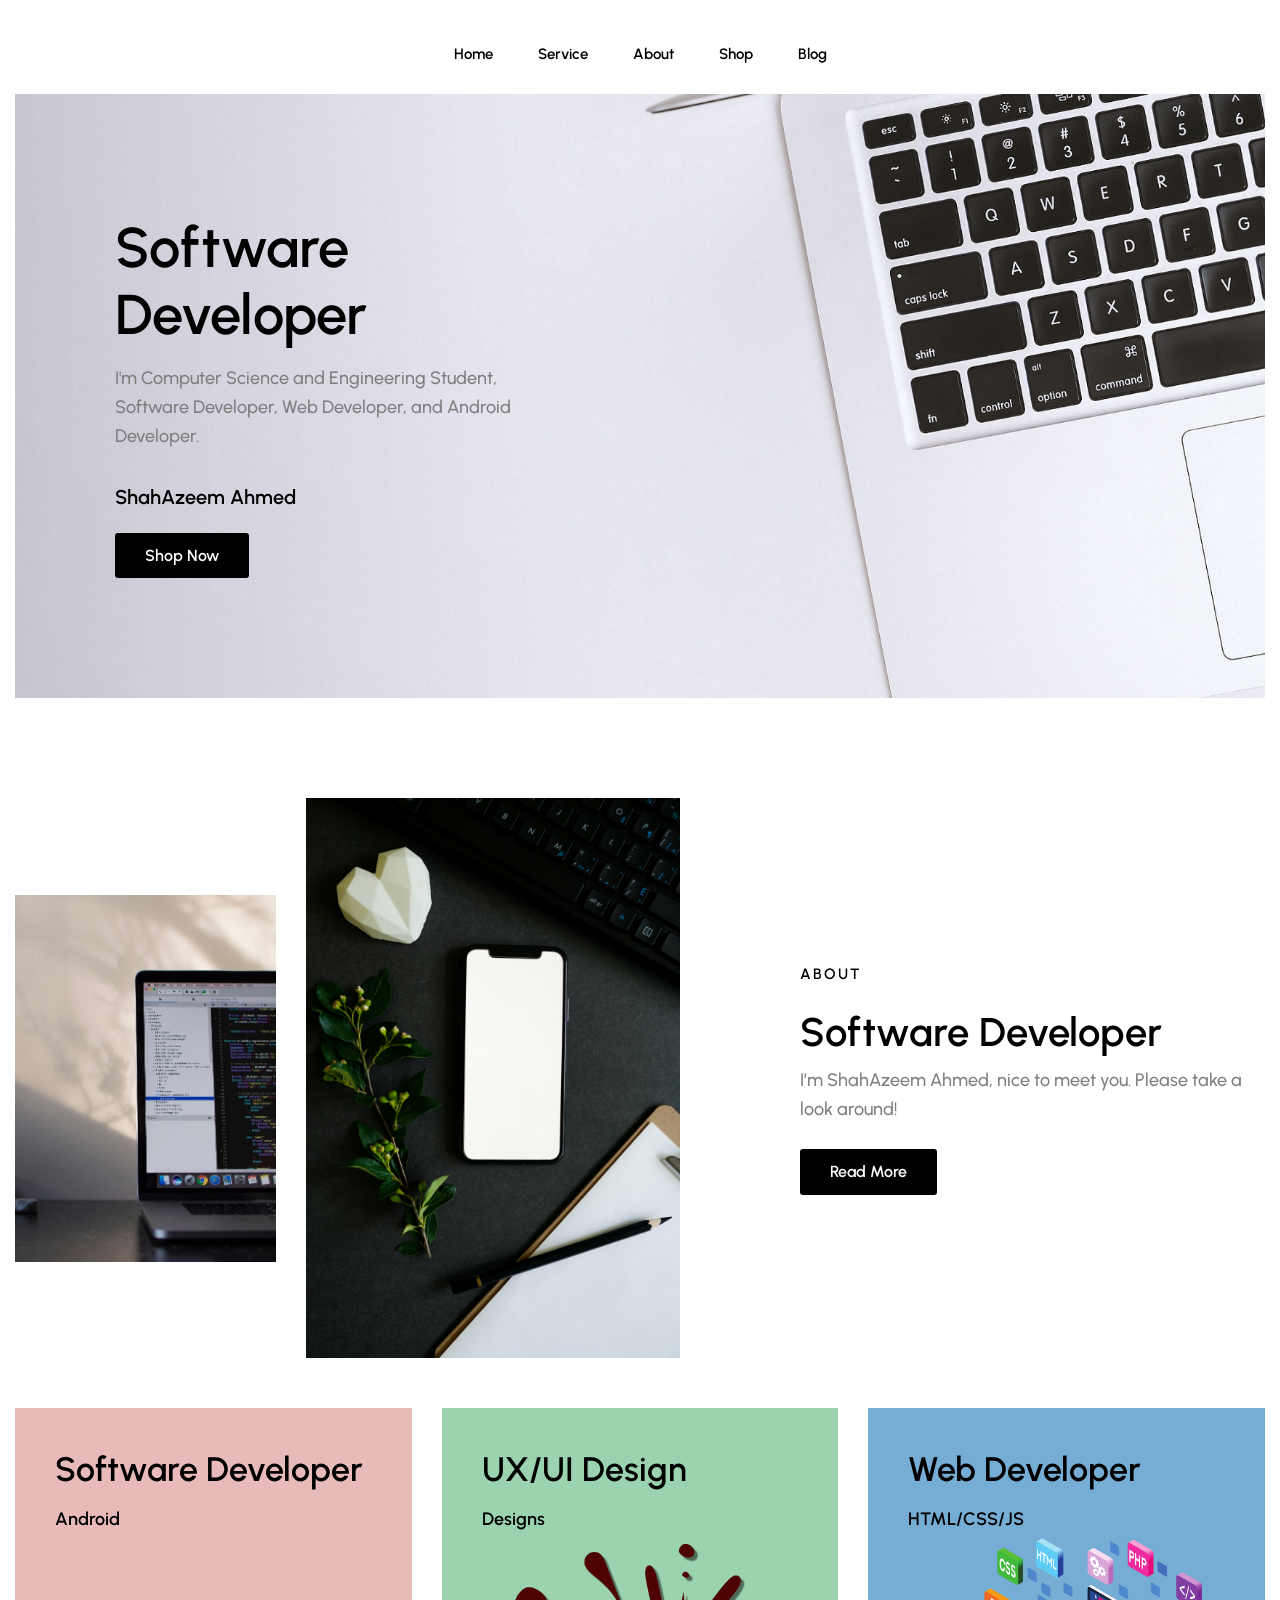
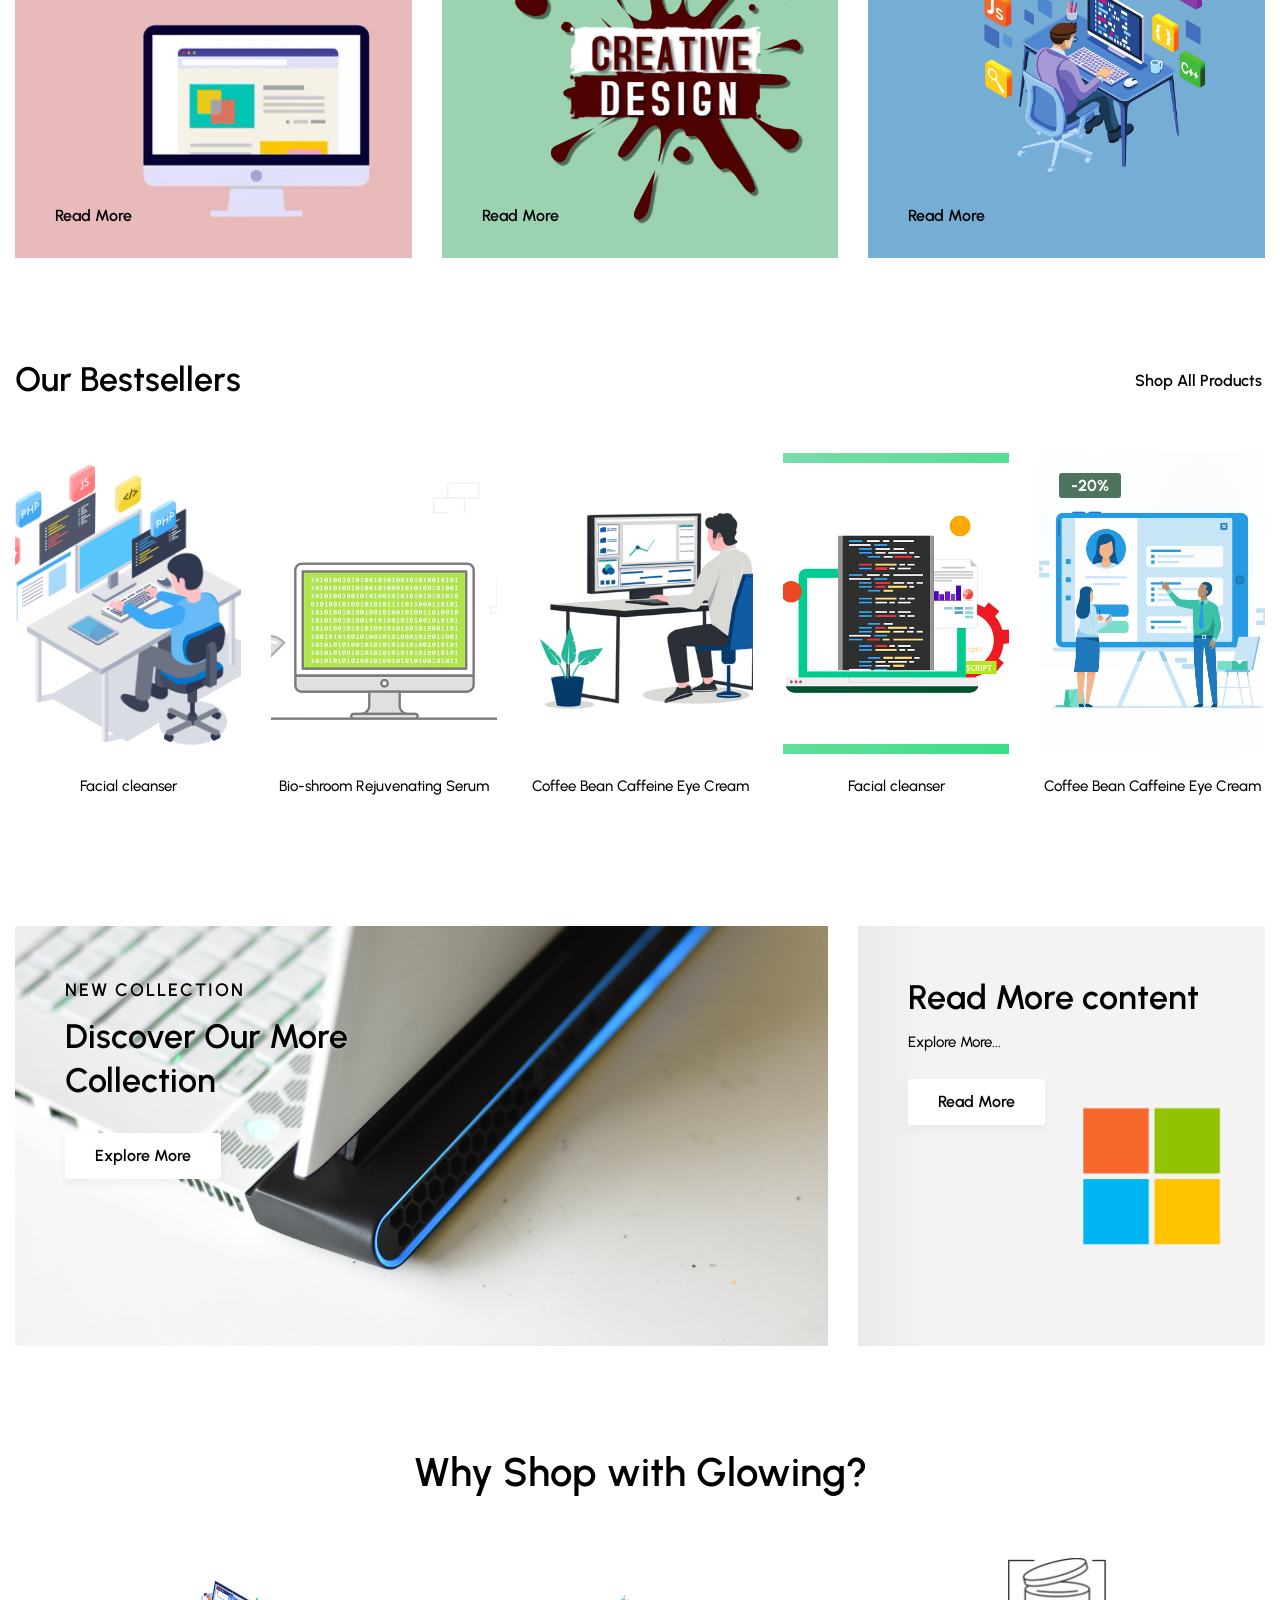
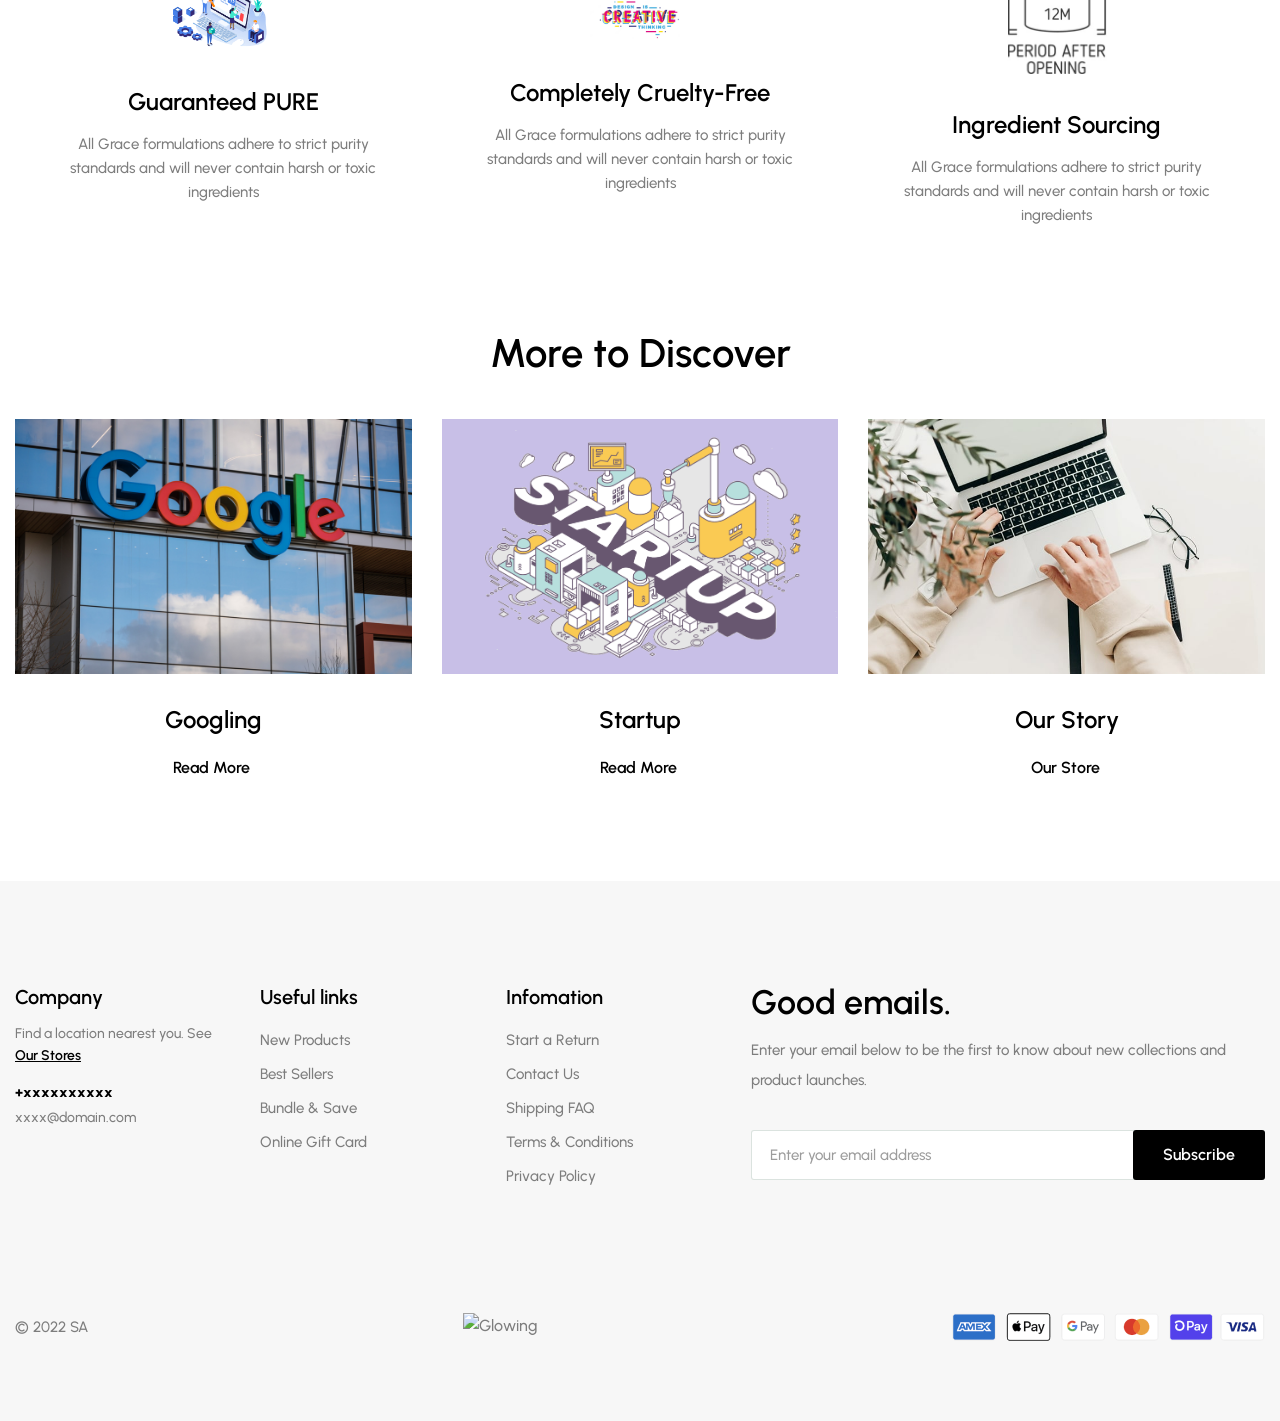
==== index.html @ e266b0b3 "a" ====
<!DOCTYPE html>
<html lang="en">

<head>
    <meta charset="UTF-8">
    <meta http-equiv="X-UA-Compatible" content="IE=edge">
    <meta name="viewport" content="width=device-width, initial-scale=1.0">
    <title>Engineering</title>

    <!-- 
    - favicon
  -->
    <link rel="shortcut icon" href="assets\images\46207-programmer-1.gif" type="image/svg+xml">

    <!-- 
    - custom css link
  -->
    <link rel="stylesheet" href="./assets/css/style.css">

    <!-- 
    - google font link
  -->
    <link rel="preconnect" href="https://fonts.googleapis.com">
    <link rel="preconnect" href="https://fonts.gstatic.com" crossorigin>
    <link href="https://fonts.googleapis.com/css2?family=Urbanist:wght@400;500;600;700;800&display=swap" rel="stylesheet">

    <!-- 
    - preload images
  -->
    <link rel="preload" as="image" href="./assets/images/logo.png">
    <link rel="preload" as="image" href="./assets/images/hero-banner-1.jpg">
    <link rel="preload" as="image" href="./assets/images/hero-banner-2.jpg">
    <link rel="preload" as="image" href="./assets/images/hero-banner-3.jpg">

</head>

<body id="top">

    <!-- 
    - #HEADER
  -->

    <header class="header">


        <div class="header-top" data-header>
            <div class="container">

                <button class="nav-open-btn" aria-label="open menu" data-nav-toggler>
          <span class="line line-1"></span>
          <span class="line line-2"></span>
          <span class="line line-3"></span>
        </button>

                <!--  <div class="input-wrapper">
                    <input type="search" name="search" placeholder="Search product" class="search-field">

                    <button class="search-submit" aria-label="search">
            <ion-icon name="search-outline" aria-hidden="true"></ion-icon>
          </button>
                </div>

                <a href="#" class="logo">
                    <img src="./assets/images/logo.png" width="179" height="26" alt="Glowing">
                </a>

-->
            </div>

            <nav class="navbar">
                <ul class="navbar-list">

                    <li>
                        <a href="#home" class="navbar-link has-after">Home</a>
                    </li>

                    <li>
                        <a href="#collection" class="navbar-link has-after">Service</a>
                    </li>

                    <li>
                        <a href="#offer" class="navbar-link has-after">About</a>

                    </li>

                    <li>
                        <a href="#shop" class="navbar-link has-after">Shop</a>
                    </li>

                    <li>
                        <a href="#blog" class="navbar-link has-after">Blog</a>
                    </li>

                </ul>
            </nav>

        </div>
        </div>

    </header>





    <!-- 
    - #MOBILE NAVBAR
  -->

    <div class="sidebar">
        <div class="mobile-navbar" data-navbar>

            <div class="wrapper">
                <a href="#" class="logo">
                    <img src="./assets/images/logo.png" width="179" height="26" alt="Glowing">
                </a>

                <button class="nav-close-btn" aria-label="close menu" data-nav-toggler>
          <ion-icon name="close-outline" aria-hidden="true"></ion-icon>
        </button>
            </div>

            <ul class="navbar-list">

                <li>
                    <a href="#home" class="navbar-link" data-nav-link>Home</a>
                </li>

                <li>
                    <a href="#collection" class="navbar-link" data-nav-link>Collection</a>
                </li>

                <li>
                    <a href="#shop" class="navbar-link" data-nav-link>Shop</a>
                </li>

                <li>
                    <a href="#offer" class="navbar-link" data-nav-link>Offer</a>
                </li>

                <li>
                    <a href="#blog" class="navbar-link" data-nav-link>Blog</a>
                </li>

            </ul>

        </div>

        <div class="overlay" data-nav-toggler data-overlay></div>
    </div>





    <main>
        <article>

            <!-- 
        - #HERO
      -->

            <section class="section hero" id="home" aria-label="hero" data-section>
                <div class="container">

                    <ul class="has-scrollbar">

                        <li class="scrollbar-item">
                            <div class="hero-card has-bg-image" style="background-image: url('./assets/images/hero-banner-1.jpg')">

                                <div class="card-content">

                                    <h1 class="h1 hero-title">
                                        Software <br> Developer
                                    </h1>

                                    <p class="hero-text">
                                        I'm Computer Science and Engineering Student, Software Developer, Web Developer, and Android Developer.
                                    </p>

                                    <p class="price">ShahAzeem Ahmed </p>

                                    <a href="#" class="btn btn-primary">Shop Now</a>

                                </div>

                            </div>
                        </li>

                        <li class="scrollbar-item">
                            <div class="hero-card has-bg-image" style="background-image: url('./assets/images/hero-banner-2.jpg')">

                                <div class="card-content">

                                    <h1 class="h1 hero-title">
                                        Web<br> Developer
                                    </h1>

                                    <p class="hero-text">
                                        I'm Computer Science and Engineering Student, Software Developer, Android || Web || Developer || UX/UI Designer.
                                    </p>

                                    <p class="price">ShahAzeem Ahmed</p>

                                    <a href="#" class="btn btn-primary">Shop Now</a>

                                </div>

                            </div>
                        </li>

                        <li class="scrollbar-item">
                            <div class="hero-card has-bg-image" style="background-image: url('./assets/images/hero-banner-3.jpg')">

                                <div class="card-content">

                                    <h1 class="h1 hero-title">
                                        UX/UI <br> Designer
                                    </h1>
                                    <br>
                                    <p class="price">
                                        I'm Developer, Web Developer || UX/UI Designer. || <br> Some templates design by me, explore...
                                    </p>

                                    <p class="price">ShahAzeem Ahmed</p>

                                    <a href="#" class="btn btn-primary">Shop Now</a>

                                </div>

                            </div>
                        </li>

                    </ul>

                </div>
            </section>




            <!-- 
        - #OFFER
      -->

            <section class="section offer" id="offer" aria-label="offer" data-section>
                <div class="container">

                    <figure class="offer-banner">
                        <img src="./assets/images/portfolio-21.jpg" width="305" height="408" loading="lazy" alt="offer products" class="w-100">

                        <img src="./assets/images/device my.jpg" width="450" height="625" loading="lazy" alt="offer products" class="w-100">
                    </figure>

                    <div class="offer-content">

                        <p class="offer-subtitle">
                            <span class="span">About</span>

                            <span class="badge" aria-label="20% off"></span>
                        </p>

                        <h2 class="h2-large section-title">Software Developer</h2>

                        <p class="section-text">
                            I’m ShahAzeem Ahmed, nice to meet you. Please take a look around!
                            <!--<div class="countdown">

                                <span class="time" aria-label="days">15</span>
                                <span class="time" aria-label="hours">21</span>
                                <span class="time" aria-label="minutes">46</span>
                                <span class="time" aria-label="seconds">08</span>

                            </div> -->
                        </p>
                        <br>
                        <a href="#" class="btn btn-primary">Read More</a>

                    </div>

                </div>
            </section>



            <!-- 
        - #COLLECTION
      -->

            <section class="section collection" id="collection" aria-label="collection" data-section>
                <div class="container">

                    <ul class="collection-list">

                        <li>
                            <div class="collection-card has-before hover:shine">

                                <h2 class="h2 card-title">Software Developer</h2>

                                <p class="card-text">Android</p>

                                <a href="#" class="btn-link">
                                    <span class="span">Read More</span>

                                    <ion-icon name="arrow-forward" aria-hidden="true"></ion-icon>
                                </a>

                                <div class="has-bg-image" style="background-image: url('assets/images/coder.gif')"></div>

                            </div>
                        </li>

                        <li>
                            <div class="collection-card has-before hover:shine">

                                <h2 class="h2 card-title">UX/UI Design</h2>

                                <p class="card-text">Designs</p>

                                <a href="#" class="btn-link">
                                    <span class="span">Read More</span>

                                    <ion-icon name="arrow-forward" aria-hidden="true"></ion-icon>
                                </a>

                                <div class="has-bg-image" style="background-image: url('./assets/images/collection-2.jpg')"></div>

                            </div>
                        </li>

                        <li>
                            <div class="collection-card has-before hover:shine">

                                <h2 class="h2 card-title">Web Developer</h2>

                                <p class="card-text">HTML/CSS/JS</p>

                                <a href="#" class="btn-link">
                                    <span class="span">Read More</span>

                                    <ion-icon name="arrow-forward" aria-hidden="true"></ion-icon>
                                </a>

                                <div class="has-bg-image" style="background-image: url('./assets/images/collection-3.png')"></div>

                            </div>
                        </li>

                    </ul>

                </div>
            </section>





            <!-- 
        - #SHOP
      -->

            <section class="section shop" id="shop" aria-label="shop" data-section>
                <div class="container">

                    <div class="title-wrapper">
                        <h2 class="h2 section-title">Our Bestsellers</h2>

                        <a href="#" class="btn-link">
                            <span class="span">Shop All Products</span>

                            <ion-icon name="arrow-forward" aria-hidden="true"></ion-icon>
                        </a>
                    </div>

                    <ul class="has-scrollbar">

                        <li class="scrollbar-item">
                            <div class="shop-card">

                                <div class="card-banner img-holder" style="--width: 540; --height: 720;">
                                    <img src="./assets/images/product1.gif" width="540" height="720" loading="lazy" alt="Facial cleanser" class="img-cover">

                                    <!--   <span class="badge" aria-label="20% off">-20%</span> -->

                                    <div class="card-actions">

                                        <!--       <button class="action-btn" aria-label="add to cart">
                      <ion-icon name="bag-handle-outline" aria-hidden="true"></ion-icon>
                    </button>

                                        <button class="action-btn" aria-label="add to whishlist">
                      <ion-icon name="star-outline" aria-hidden="true"></ion-icon>
                    </button>

                                        <button class="action-btn" aria-label="compare">
                      <ion-icon name="repeat-outline" aria-hidden="true"></ion-icon>
                    </button> --->

                                    </div>
                                </div>

                                <div class="card-content">

                                    <!---  <div class="price">
                                        <del class="del">$39.00</del>

                                        <span class="span">$29.00</span>
                                    </div> --->

                                    <h3>
                                        <a href="#" class="card-title">Facial cleanser</a>
                                    </h3>

                                    <div class="card-rating">

                                        <!--<div class="rating-wrapper" aria-label="5 start rating">
                                            <ion-icon name="star" aria-hidden="true"></ion-icon>
                                            <ion-icon name="star" aria-hidden="true"></ion-icon>
                                            <ion-icon name="star" aria-hidden="true"></ion-icon>
                                            <ion-icon name="star" aria-hidden="true"></ion-icon>
                                            <ion-icon name="star" aria-hidden="true"></ion-icon>
                                        </div><-->

                                        <!-- <p class="rating-text">5170 reviews</p>--->

                                    </div>

                                </div>

                            </div>
                        </li>

                        <li class="scrollbar-item">
                            <div class="shop-card">

                                <div class="card-banner img-holder" style="--width: 540; --height: 720;">
                                    <img src="./assets/images/product2.gif" width="540" height="720" loading="lazy" alt="Bio-shroom Rejuvenating Serum" class="img-cover">

                                    <div class="card-actions">

                                        <!--            <button class="action-btn" aria-label="add to cart">
                      <ion-icon name="bag-handle-outline" aria-hidden="true"></ion-icon>
                    </button>

                                        <button class="action-btn" aria-label="add to whishlist">
                      <ion-icon name="star-outline" aria-hidden="true"></ion-icon>
                    </button>

                                        <button class="action-btn" aria-label="compare">
                      <ion-icon name="repeat-outline" aria-hidden="true"></ion-icon>
                    </button> -->

                                    </div>
                                </div>

                                <div class="card-content">

                                    <!---  <div class="price">
                                        <span class="span">$29.00</span>
                                    </div> --->

                                    <h3>
                                        <a href="#" class="card-title">Bio-shroom Rejuvenating Serum</a>
                                    </h3>

                                    <div class="card-rating">



                                        <!---  <p class="rating-text">5170 reviews</p> -->

                                    </div>

                                </div>

                            </div>
                        </li>

                        <li class="scrollbar-item">
                            <div class="shop-card">

                                <div class="card-banner img-holder" style="--width: 540; --height: 720;">
                                    <img src="./assets/images/product3.gif" width="540" height="720" loading="lazy" alt="Coffee Bean Caffeine Eye Cream" class="img-cover">

                                    <div class="card-actions">

                                        <!--              <button class="action-btn" aria-label="add to cart">
                      <ion-icon name="bag-handle-outline" aria-hidden="true"></ion-icon>
                    </button>

                                        <button class="action-btn" aria-label="add to whishlist">
                      <ion-icon name="star-outline" aria-hidden="true"></ion-icon>
                    </button>

                                        <button class="action-btn" aria-label="compare">
                      <ion-icon name="repeat-outline" aria-hidden="true"></ion-icon>
                    </button> -->

                                    </div>
                                </div>

                                <div class="card-content">

                                    <!---   <div class="price">
                                        <span class="span">$29.00</span>
                                    </div>-->

                                    <h3>
                                        <a href="#" class="card-title">Coffee Bean Caffeine Eye Cream</a>
                                    </h3>

                                    <div class="card-rating">



                                        <!-- <p class="rating-text">5170 reviews</p>-->

                                    </div>

                                </div>

                            </div>
                        </li>

                        <li class="scrollbar-item">
                            <div class="shop-card">

                                <div class="card-banner img-holder" style="--width: 540; --height: 720;">
                                    <img src="./assets/images/product4.gif" width="540" height="720" loading="lazy" alt="Facial cleanser" class="img-cover">

                                    <div class="card-actions">

                                        <!--                <button class="action-btn" aria-label="add to cart">
                      <ion-icon name="bag-handle-outline" aria-hidden="true"></ion-icon>
                    </button>

                                        <button class="action-btn" aria-label="add to whishlist">
                      <ion-icon name="star-outline" aria-hidden="true"></ion-icon>
                    </button>

                                        <button class="action-btn" aria-label="compare">
                      <ion-icon name="repeat-outline" aria-hidden="true"></ion-icon>
                    </button>-->

                                    </div>
                                </div>

                                <div class="card-content">

                                    <!---     <div class="price">
                                        <span class="span">$29.00</span>
                                    </div>-->

                                    <h3>
                                        <a href="#" class="card-title">Facial cleanser</a>
                                    </h3>

                                    <div class="card-rating">



                                        <!--  <p class="rating-text">5170 reviews</p>-->

                                    </div>

                                </div>

                            </div>
                        </li>

                        <li class="scrollbar-item">
                            <div class="shop-card">

                                <div class="card-banner img-holder" style="--width: 540; --height: 720;">
                                    <img src="./assets/images/product5.gif" width="540" height="720" loading="lazy" alt="Coffee Bean Caffeine Eye Cream" class="img-cover">

                                    <span class="badge" aria-label="20% off">-20%</span>

                                    <div class="card-actions">

                                        <!--                   <button class="action-btn" aria-label="add to cart">
                      <ion-icon name="bag-handle-outline" aria-hidden="true"></ion-icon>
                    </button>

                                        <button class="action-btn" aria-label="add to whishlist">
                      <ion-icon name="star-outline" aria-hidden="true"></ion-icon>
                    </button>

                                        <button class="action-btn" aria-label="compare">
                      <ion-icon name="repeat-outline" aria-hidden="true"></ion-icon>
                    </button>-->

                                    </div>
                                </div>

                                <div class="card-content">

                                    <!--  <div class="price">
                                        <del class="del">$39.00</del>

                                        <span class="span">$29.00</span>
                                    </div>-->

                                    <h3>
                                        <a href="#" class="card-title">Coffee Bean Caffeine Eye Cream</a>
                                    </h3>

                                    <div class="card-rating">



                                        <!--    <p class="rating-text">5170 reviews</p>-->

                                    </div>

                                </div>

                            </div>
                        </li>

                        <li class="scrollbar-item">
                            <div class="shop-card">

                                <div class="card-banner img-holder" style="--width: 540; --height: 720;">
                                    <img src="./assets/images/product6.gif" width="540" height="720" loading="lazy" alt="Facial cleanser" class="img-cover">

                                    <div class="card-actions">

                                        <!--                 <button class="action-btn" aria-label="add to cart">
                      <ion-icon name="bag-handle-outline" aria-hidden="true"></ion-icon>
                    </button>

                                        <button class="action-btn" aria-label="add to whishlist">
                      <ion-icon name="star-outline" aria-hidden="true"></ion-icon>
                    </button>

                                        <button class="action-btn" aria-label="compare">
                      <ion-icon name="repeat-outline" aria-hidden="true"></ion-icon>
                    </button>-->

                                    </div>
                                </div>

                                <div class="card-content">

                                    <!--   <div class="price">
                                        <span class="span">$29.00</span>
                                    </div>-->

                                    <h3>
                                        <a href="#" class="card-title">Facial cleanser</a>
                                    </h3>

                                    <div class="card-rating">



                                        <!--      <p class="rating-text">5170 reviews</p>-->

                                    </div>

                                </div>

                            </div>
                        </li>

                    </ul>

                </div>
            </section>
            <!---
            <section class="section shop" id="shop" aria-label="shop" data-section>
                <div class="container">

                    <div class="title-wrapper">
                        <h2 class="h2 section-title">Under $25</h2>

                        <a href="#" class="btn-link">
                            <span class="span">Shop All Products</span>

                            <ion-icon name="arrow-forward" aria-hidden="true"></ion-icon>
                        </a>
                    </div>

                    <ul class="has-scrollbar">

                        <li class="scrollbar-item">
                            <div class="shop-card">

                                <div class="card-banner img-holder" style="--width: 540; --height: 720;">
                                    <img src="./assets/images/product7.gif" width="540" height="720" loading="lazy" alt="Facial cleanser" class="img-cover">

                                    <span class="badge" aria-label="20% off">-20%</span>

                                    <div class="card-actions">

                                        <button class="action-btn" aria-label="add to cart">
                      <ion-icon name="bag-handle-outline" aria-hidden="true"></ion-icon>
                    </button>

                                        <button class="action-btn" aria-label="add to whishlist">
                      <ion-icon name="star-outline" aria-hidden="true"></ion-icon>
                    </button>

                                        <button class="action-btn" aria-label="compare">
                      <ion-icon name="repeat-outline" aria-hidden="true"></ion-icon>
                    </button>

                                    </div>
                                </div>

                                <div class="card-content">

                                    <div class="price">
                                        <del class="del">$39.00</del>

                                        <span class="span">$29.00</span>
                                    </div>

                                    <h3>
                                        <a href="#" class="card-title">Facial cleanser</a>
                                    </h3>

                                    <div class="card-rating">

                                        <div class="rating-wrapper" aria-label="5 start rating">
                                            <ion-icon name="star" aria-hidden="true"></ion-icon>
                                            <ion-icon name="star" aria-hidden="true"></ion-icon>
                                            <ion-icon name="star" aria-hidden="true"></ion-icon>
                                            <ion-icon name="star" aria-hidden="true"></ion-icon>
                                            <ion-icon name="star" aria-hidden="true"></ion-icon>
                                        </div>

                                        <p class="rating-text">5170 reviews</p>

                                    </div>

                                </div>

                            </div>
                        </li>

                        <li class="scrollbar-item">
                            <div class="shop-card">

                                <div class="card-banner img-holder" style="--width: 540; --height: 720;">
                                    <img src="./assets/images/product8.gif" width="540" height="720" loading="lazy" alt="Bio-shroom Rejuvenating Serum" class="img-cover">

                                    <div class="card-actions">

                                        <button class="action-btn" aria-label="add to cart">
                      <ion-icon name="bag-handle-outline" aria-hidden="true"></ion-icon>
                    </button>

                                        <button class="action-btn" aria-label="add to whishlist">
                      <ion-icon name="star-outline" aria-hidden="true"></ion-icon>
                    </button>

                                        <button class="action-btn" aria-label="compare">
                      <ion-icon name="repeat-outline" aria-hidden="true"></ion-icon>
                    </button>

                                    </div>
                                </div>

                                <div class="card-content">

                                    <div class="price">
                                        <span class="span">$29.00</span>
                                    </div>

                                    <h3>
                                        <a href="#" class="card-title">Bio-shroom Rejuvenating Serum</a>
                                    </h3>

                                    <div class="card-rating">

                                        <div class="rating-wrapper" aria-label="5 start rating">
                                            <ion-icon name="star" aria-hidden="true"></ion-icon>
                                            <ion-icon name="star" aria-hidden="true"></ion-icon>
                                            <ion-icon name="star" aria-hidden="true"></ion-icon>
                                            <ion-icon name="star" aria-hidden="true"></ion-icon>
                                            <ion-icon name="star" aria-hidden="true"></ion-icon>
                                        </div>

                                        <p class="rating-text">5170 reviews</p>

                                    </div>

                                </div>

                            </div>
                        </li>

                        <li class="scrollbar-item">
                            <div class="shop-card">

                                <div class="card-banner img-holder" style="--width: 540; --height: 720;">
                                    <img src="./assets/images/product9.gif" width="540" height="720" loading="lazy" alt="Coffee Bean Caffeine Eye Cream" class="img-cover">

                                    <div class="card-actions">

                                        <button class="action-btn" aria-label="add to cart">
                      <ion-icon name="bag-handle-outline" aria-hidden="true"></ion-icon>
                    </button>

                                        <button class="action-btn" aria-label="add to whishlist">
                      <ion-icon name="star-outline" aria-hidden="true"></ion-icon>
                    </button>

                                        <button class="action-btn" aria-label="compare">
                      <ion-icon name="repeat-outline" aria-hidden="true"></ion-icon>
                    </button>

                                    </div>
                                </div>

                                <div class="card-content">

                                    <div class="price">
                                        <span class="span">$29.00</span>
                                    </div>

                                    <h3>
                                        <a href="#" class="card-title">Coffee Bean Caffeine Eye Cream</a>
                                    </h3>

                                    <div class="card-rating">

                                        <div class="rating-wrapper" aria-label="5 start rating">
                                            <ion-icon name="star" aria-hidden="true"></ion-icon>
                                            <ion-icon name="star" aria-hidden="true"></ion-icon>
                                            <ion-icon name="star" aria-hidden="true"></ion-icon>
                                            <ion-icon name="star" aria-hidden="true"></ion-icon>
                                            <ion-icon name="star" aria-hidden="true"></ion-icon>
                                        </div>

                                        <p class="rating-text">5170 reviews</p>

                                    </div>

                                </div>

                            </div>
                        </li>

                        <li class="scrollbar-item">
                            <div class="shop-card">

                                <div class="card-banner img-holder" style="--width: 540; --height: 720;">
                                    <img src="./assets/images/product-10.jpg" width="540" height="720" loading="lazy" alt="Facial cleanser" class="img-cover">

                                    <div class="card-actions">

                                        <button class="action-btn" aria-label="add to cart">
                      <ion-icon name="bag-handle-outline" aria-hidden="true"></ion-icon>
                    </button>

                                        <button class="action-btn" aria-label="add to whishlist">
                      <ion-icon name="star-outline" aria-hidden="true"></ion-icon>
                    </button>

                                        <button class="action-btn" aria-label="compare">
                      <ion-icon name="repeat-outline" aria-hidden="true"></ion-icon>
                    </button>

                                    </div>
                                </div>

                                <div class="card-content">

                                    <div class="price">
                                        <span class="span">$29.00</span>
                                    </div>

                                    <h3>
                                        <a href="#" class="card-title">Facial cleanser</a>
                                    </h3>

                                    <div class="card-rating">

                                        <div class="rating-wrapper" aria-label="5 start rating">
                                            <ion-icon name="star" aria-hidden="true"></ion-icon>
                                            <ion-icon name="star" aria-hidden="true"></ion-icon>
                                            <ion-icon name="star" aria-hidden="true"></ion-icon>
                                            <ion-icon name="star" aria-hidden="true"></ion-icon>
                                            <ion-icon name="star" aria-hidden="true"></ion-icon>
                                        </div>

                                        <p class="rating-text">5170 reviews</p>

                                    </div>

                                </div>

                            </div>
                        </li>

                        <li class="scrollbar-item">
                            <div class="shop-card">

                                <div class="card-banner img-holder" style="--width: 540; --height: 720;">
                                    <img src="./assets/images/product-11.jpg" width="540" height="720" loading="lazy" alt="Coffee Bean Caffeine Eye Cream" class="img-cover">

                                    <span class="badge" aria-label="20% off">-20%</span>

                                    <div class="card-actions">

                                        <button class="action-btn" aria-label="add to cart">
                      <ion-icon name="bag-handle-outline" aria-hidden="true"></ion-icon>
                    </button>

                                        <button class="action-btn" aria-label="add to whishlist">
                      <ion-icon name="star-outline" aria-hidden="true"></ion-icon>
                    </button>

                                        <button class="action-btn" aria-label="compare">
                      <ion-icon name="repeat-outline" aria-hidden="true"></ion-icon>
                    </button>

                                    </div>
                                </div>

                                <div class="card-content">

                                    <div class="price">
                                        <del class="del">$39.00</del>

                                        <span class="span">$29.00</span>
                                    </div>

                                    <h3>
                                        <a href="#" class="card-title">Coffee Bean Caffeine Eye Cream</a>
                                    </h3>

                                    <div class="card-rating">

                                        <div class="rating-wrapper" aria-label="5 start rating">
                                            <ion-icon name="star" aria-hidden="true"></ion-icon>
                                            <ion-icon name="star" aria-hidden="true"></ion-icon>
                                            <ion-icon name="star" aria-hidden="true"></ion-icon>
                                            <ion-icon name="star" aria-hidden="true"></ion-icon>
                                            <ion-icon name="star" aria-hidden="true"></ion-icon>
                                        </div>

                                        <p class="rating-text">5170 reviews</p>

                                    </div>

                                </div>

                            </div>
                        </li>

                        <li class="scrollbar-item">
                            <div class="shop-card">

                                <div class="card-banner img-holder" style="--width: 540; --height: 720;">
                                    <img src="./assets/images/product-01.jpg" width="540" height="720" loading="lazy" alt="Facial cleanser" class="img-cover">

                                    <div class="card-actions">

                                        <button class="action-btn" aria-label="add to cart">
                      <ion-icon name="bag-handle-outline" aria-hidden="true"></ion-icon>
                    </button>

                                        <button class="action-btn" aria-label="add to whishlist">
                      <ion-icon name="star-outline" aria-hidden="true"></ion-icon>
                    </button>

                                        <button class="action-btn" aria-label="compare">
                      <ion-icon name="repeat-outline" aria-hidden="true"></ion-icon>
                    </button>

                                    </div>
                                </div>

                                <div class="card-content">

                                    <div class="price">
                                        <span class="span">$29.00</span>
                                    </div>

                                    <h3>
                                        <a href="#" class="card-title">Facial cleanser</a>
                                    </h3>

                                    <div class="card-rating">

                                        <div class="rating-wrapper" aria-label="5 start rating">
                                            <ion-icon name="star" aria-hidden="true"></ion-icon>
                                            <ion-icon name="star" aria-hidden="true"></ion-icon>
                                            <ion-icon name="star" aria-hidden="true"></ion-icon>
                                            <ion-icon name="star" aria-hidden="true"></ion-icon>
                                            <ion-icon name="star" aria-hidden="true"></ion-icon>
                                        </div>

                                        <p class="rating-text">5170 reviews</p>

                                    </div>

                                </div>

                            </div>
                        </li>

                    </ul>

                </div>
            </section>


-->


            <!-- 
        - #BANNER
      -->

            <section class="section banner" aria-label="banner" data-section>
                <div class="container">

                    <ul class="banner-list">

                        <li>
                            <div class="banner-card banner-card-1 has-before hover:shine">

                                <p class="card-subtitle">New Collection</p>

                                <h2 class="h2 card-title">Discover Our More Collection</h2>

                                <a href="#" class="btn btn-secondary">Explore More</a>

                                <div class="has-bg-image" style="background-image: url('./assets/images/banner-1.jpg')"></div>

                            </div>
                        </li>

                        <li>
                            <div class="banner-card banner-card-2 has-before hover:shine">

                                <h2 class="h2 card-title">Read More content </h2>

                                <p class="card-text">
                                    Explore More...
                                </p>

                                <a href="#" class="btn btn-secondary">Read More</a>

                                <div class="has-bg-image" style="background-image: url('./assets/images/banner-2.png')"></div>

                            </div>
                        </li>

                    </ul>

                </div>
            </section>





            <!-- 
        - #FEATURE
      -->

            <section class="section feature" aria-label="feature" data-section>
                <div class="container">

                    <h2 class="h2-large section-title">Why Shop with Glowing?</h2>

                    <ul class="flex-list">

                        <li class="flex-item">
                            <div class="feature-card">

                                <img src="./assets/images/web-main.gif" width="204" height="236" loading="lazy" alt="Guaranteed PURE" class="card-icon">

                                <h3 class="h3 card-title">Guaranteed PURE</h3>

                                <p class="card-text">
                                    All Grace formulations adhere to strict purity standards and will never contain harsh or toxic ingredients
                                </p>

                            </div>
                        </li>

                        <li class="flex-item">
                            <div class="feature-card">

                                <img src="./assets/images/feature-2.jpg" width="204" height="236" loading="lazy" alt="Completely Cruelty-Free" class="card-icon">

                                <h3 class="h3 card-title">Completely Cruelty-Free</h3>

                                <p class="card-text">
                                    All Grace formulations adhere to strict purity standards and will never contain harsh or toxic ingredients
                                </p>

                            </div>
                        </li>

                        <li class="flex-item">
                            <div class="feature-card">

                                <img src="./assets/images/feature-3.jpg" width="204" height="236" loading="lazy" alt="Ingredient Sourcing" class="card-icon">

                                <h3 class="h3 card-title">Ingredient Sourcing</h3>

                                <p class="card-text">
                                    All Grace formulations adhere to strict purity standards and will never contain harsh or toxic ingredients
                                </p>

                            </div>
                        </li>

                    </ul>

                </div>
            </section>








            <!-- 
        - #BLOG
      -->

            <section class="section blog" id="blog" aria-label="blog" data-section>
                <div class="container">

                    <h2 class="h2-large section-title">More to Discover</h2>

                    <ul class="flex-list">

                        <li class="flex-item">
                            <div class="blog-card">

                                <figure class="card-banner img-holder has-before hover:shine" style="--width: 700; --height: 450;">
                                    <img src="./assets/images/blog-1.png" width="700" height="450" loading="lazy" alt="Find a Store" class="img-cover">
                                </figure>

                                <h3 class="h3">
                                    <a href="blog\Googling.html" class="card-title">Googling</a>
                                </h3>

                                <a href="blog\Googling.html" class="btn-link">
                                    <span class="span">Read More</span>

                                    <ion-icon name="arrow-forward-outline" aria-hidden="true"></ion-icon>
                                </a>

                            </div>
                        </li>

                        <li class="flex-item">
                            <div class="blog-card">

                                <figure class="card-banner img-holder has-before hover:shine" style="--width: 700; --height: 450;">
                                    <img src="./assets/images/blog-2.PNG" width="700" height="450" loading="lazy" alt="From Our Blog" class="img-cover">
                                </figure>

                                <h3 class="h3">
                                    <a href="blog\Startup.html" class="card-title">Startup</a>
                                </h3>

                                <a href="blog\Startup.html" class="btn-link">
                                    <span class="span">Read More</span>

                                    <ion-icon name="arrow-forward-outline" aria-hidden="true"></ion-icon>
                                </a>

                            </div>
                        </li>

                        <li class="flex-item">
                            <div class="blog-card">

                                <figure class="card-banner img-holder has-before hover:shine" style="--width: 700; --height: 450;">
                                    <img src="./assets/images/blog-3.jpg" width="700" height="450" loading="lazy" alt="Our Story" class="img-cover">
                                </figure>

                                <h3 class="h3">
                                    <a href="#" class="card-title">Our Story</a>
                                </h3>

                                <a href="#" class="btn-link">
                                    <span class="span">Our Store</span>

                                    <ion-icon name="arrow-forward-outline" aria-hidden="true"></ion-icon>
                                </a>

                            </div>
                        </li>

                    </ul>

                </div>
            </section>

        </article>
    </main>





    <!-- 
    - #FOOTER
  -->

    <footer class="footer" data-section>
        <div class="container">

            <div class="footer-top">

                <ul class="footer-list">

                    <li>
                        <p class="footer-list-title">Company</p>
                    </li>

                    <li>
                        <p class="footer-list-text">
                            Find a location nearest you. See <a href="#" class="link">Our Stores</a>
                        </p>
                    </li>

                    <li>
                        <p class="footer-list-text bold">+xxxxxxxxxx</p>
                    </li>

                    <li>
                        <p class="footer-list-text">xxxx@domain.com</p>
                    </li>

                </ul>

                <ul class="footer-list">

                    <li>
                        <p class="footer-list-title">Useful links</p>
                    </li>

                    <li>
                        <a href="#" class="footer-link">New Products</a>
                    </li>

                    <li>
                        <a href="#" class="footer-link">Best Sellers</a>
                    </li>

                    <li>
                        <a href="#" class="footer-link">Bundle & Save</a>
                    </li>

                    <li>
                        <a href="#" class="footer-link">Online Gift Card</a>
                    </li>

                </ul>

                <ul class="footer-list">

                    <li>
                        <p class="footer-list-title">Infomation</p>
                    </li>

                    <li>
                        <a href="#" class="footer-link">Start a Return</a>
                    </li>

                    <li>
                        <a href="#" class="footer-link">Contact Us</a>
                    </li>

                    <li>
                        <a href="#" class="footer-link">Shipping FAQ</a>
                    </li>

                    <li>
                        <a href="#" class="footer-link">Terms & Conditions</a>
                    </li>

                    <li>
                        <a href="#" class="footer-link">Privacy Policy</a>
                    </li>

                </ul>

                <div class="footer-list">

                    <p class="newsletter-title">Good emails.</p>

                    <p class="newsletter-text">
                        Enter your email below to be the first to know about new collections and product launches.
                    </p>

                    <form action="" class="newsletter-form">
                        <input type="email" name="email_address" placeholder="Enter your email address" required class="email-field">

                        <button type="submit" class="btn btn-primary">Subscribe</button>
                    </form>

                </div>

            </div>

            <div class="footer-bottom">

                <div class="wrapper">
                    <p class="copyright">
                        &copy; 2022 SA
                    </p>

                    <ul class="social-list">

                        <li>
                            <a href="#" class="social-link">
                                <ion-icon name="logo-twitter"></ion-icon>
                            </a>
                        </li>

                        <li>
                            <a href="#" class="social-link">
                                <ion-icon name="logo-facebook"></ion-icon>
                            </a>
                        </li>

                        <li>
                            <a href="#" class="social-link">
                                <ion-icon name="logo-instagram"></ion-icon>
                            </a>
                        </li>

                        <li>
                            <a href="#" class="social-link">
                                <ion-icon name="logo-youtube"></ion-icon>
                            </a>
                        </li>

                    </ul>
                </div>

                <a href="#" class="logo">
                    <img src="./assets/images/logo.png" width="179" height="26" loading="lazy" alt="Glowing">
                </a>

                <img src="./assets/images/pay.png" width="313" height="28" alt="available all payment method" class="w-100">

            </div>

        </div>
    </footer>





    <!-- 
    - #BACK TO TOP
  -->

    <a href="#top" class="back-top-btn" aria-label="back to top" data-back-top-btn>
        <ion-icon name="arrow-up" aria-hidden="true"></ion-icon>
    </a>





    <!-- 
    - custom js link
  -->
    <script src="./assets/js/script.js" defer></script>

    <!-- 
    - ionicon link
  -->
    <script type="module" src="https://unpkg.com/ionicons@5.5.2/dist/ionicons/ionicons.esm.js"></script>
    <script nomodule src="https://unpkg.com/ionicons@5.5.2/dist/ionicons/ionicons.js"></script>

</body>

</html>
---- assets/css/style.css ----
/*-----------------------------------*\
  #style.css
\*-----------------------------------*/


/**
 * copyright 2022 codewithsadee
 */


/*-----------------------------------*\
  #CUSTOM PROPERTY
\*-----------------------------------*/

:root {
    /**
   * colors
   */
    --hoockers-green_20: hsl(148, 20%, 38%, 0.2);
    --pale-spring-bud: hsl(60, 68%, 85%);
    --hoockers-green: hsl(148, 20%, 38%);
    --spanish-gray: hsl(0, 0%, 61%);
    --light-gray: hsl(0, 0%, 80%);
    --cultured-1: hsl(0, 0%, 97%);
    --cultured-2: hsl(60, 6%, 93%);
    --gray-web: hsl(0, 0%, 49%);
    --white_30: hsl(0, 0%, 100%, 0.3);
    --black_70: hsla(0, 0%, 0%, 0.7);
    --black_50: hsla(0, 0%, 0%, 0.5);
    --black_15: hsla(0, 0%, 0%, 0.15);
    --black_10: hsla(0, 0%, 0%, 0.1);
    --black_5: hsla(0, 0%, 0%, 0.05);
    --white: hsl(0, 0%, 100%);
    --black: hsl(0, 0%, 0%);
    /**
   * gradient color
   */
    --gradient: linear-gradient(to right, transparent 50%, var(--white_30) 100%);
    /**
   * typography
   */
    --ff-urbanist: 'Urbanist', sans-serif;
    --fs-1: 4.8rem;
    --fs-2: 4rem;
    --fs-3: 3.4rem;
    --fs-4: 2.4rem;
    --fs-5: 2rem;
    --fs-6: 1.8rem;
    --fs-7: 1.5rem;
    --fs-8: 1.4rem;
    --fs-9: 1.3rem;
    --fw-400: 400;
    --fw-500: 500;
    --fw-600: 600;
    --fw-700: 700;
    --fw-800: 800;
    /**
   * spacing
   */
    --section-padding: 35px;
    /**
   * shadow
   */
    --shadow-1: 0 8px 16px var(--black_15);
    --shadow-2: 0 4px 10px var(--black_5);
    /**
   * radius
   */
    --radius-3: 3px;
    /**
   * transition
   */
    --transition-1: 0.25s ease;
    --transition-2: 0.5s ease;
    --transition-3: 1s ease;
    --cubic-in: cubic-bezier(0.51, 0.03, 0.64, 0.28);
    --cubic-out: cubic-bezier(0.33, 0.85, 0.4, 0.96);
}


/*-----------------------------------*\
  #RESET
\*-----------------------------------*/

*,
*::before,
*::after {
    margin: 0;
    padding: 0;
    box-sizing: border-box;
}

li {
    list-style: none;
}

a,
img,
span,
input,
button,
ion-icon {
    display: block;
}

a {
    text-decoration: none;
    color: inherit;
}

img {
    height: auto;
}

input,
button {
    background: none;
    border: none;
    font: inherit;
}

input {
    width: 100%;
}

button {
    cursor: pointer;
}

ion-icon {
    pointer-events: none;
    --ionicon-stroke-width: 25px;
}

html {
    font-family: var(--ff-urbanist);
    font-size: 10px;
    scroll-behavior: smooth;
}

body {
    background-color: var(--white);
    color: var(--gray-web);
    font-size: 1.6rem;
    font-weight: var(--fw-500);
    line-height: 1.6;
}

:focus-visible {
    outline-offset: 4px;
}

::-webkit-scrollbar {
    width: 10px;
    height: 5px;
}

::-webkit-scrollbar-track {
    background-color: hsl(0, 0%, 95%);
}

::-webkit-scrollbar-thumb {
    background-color: hsl(0, 0%, 80%);
}

::-webkit-scrollbar-thumb:hover {
    background-color: hsl(0, 0%, 70%);
}


/*-----------------------------------*\
  #REUSED STYLE
\*-----------------------------------*/

.container {
    padding-inline: 15px;
}

.section {
    padding-block: var(--section-padding);
}

.has-bg-image {
    background-repeat: no-repeat;
    background-size: cover;
    background-position: center;
}

.h1,
.h2,
.h3,
.h2-large {
    color: var(--black);
    font-weight: var(--fw-600);
    line-height: 1.3;
}

.h1 {
    font-size: var(--fs-1);
    line-height: 1.2;
}

.h2 {
    font-size: var(--fs-3);
}

.h2-large {
    font-size: var(--fs-2);
}

.h3 {
    font-size: var(--fs-4);
}

.btn {
    font-weight: var(--fw-600);
    max-width: max-content;
    padding: 10px 30px;
    border-radius: var(--radius-3);
    transition: var(--transition-1);
}

.btn-primary,
.btn-secondary:is(:hover, :focus) {
    background-color: var(--black);
    color: var(--white);
}

.btn-primary:is(:hover, :focus) {
    background-color: var(--hoockers-green);
}

.btn-secondary {
    background-color: var(--white);
    color: var(--black);
    box-shadow: var(--shadow-2);
}

.has-scrollbar {
    display: flex;
    gap: 15px;
    overflow-x: auto;
    padding-block-end: 15px;
    margin-block-end: -15px;
    scroll-snap-type: inline mandatory;
}

.scrollbar-item {
    min-width: 100%;
    scroll-snap-align: start;
}

.has-scrollbar::-webkit-scrollbar-track,
.has-scrollbar::-webkit-scrollbar-thumb {
    background-color: transparent;
}

.has-scrollbar:is(:hover, :focus-within)::-webkit-scrollbar-track {
    background-color: hsl(0, 0%, 98%);
}

.has-scrollbar:is(:hover, :focus-within)::-webkit-scrollbar-thumb {
    background-color: hsl(0, 0%, 70%);
}

.has-before,
.has-after {
    position: relative;
    z-index: 1;
}

.has-before::before,
.has-after::after {
    content: "";
    position: absolute;
}

.hover\:shine {
    overflow: hidden;
}

.hover\:shine .has-bg-image {
    position: absolute;
    top: 0;
    right: 0;
    bottom: 0;
    left: 0;
    z-index: -1;
    transition: var(--transition-2);
}

.hover\:shine:is(:hover, :focus) .has-bg-image {
    transform: scale(1.15);
}

.hover\:shine::before {
    top: 0;
    left: -140%;
    bottom: 0;
    width: 100%;
    background-image: var(--gradient);
    transform: skewX(-25deg);
    transition: var(--transition-2);
    z-index: 1;
}

.hover\:shine:is(:hover, :focus-within)::before {
    animation: shine 1s ease forwards;
}

@keyframes shine {
    0% {
        transform: skewX(-25deg) translateX(0);
    }
    100% {
        transform: skewX(-25deg) translateX(250%);
    }
}

.btn-link {
    color: var(--black);
    font-weight: var(--fw-600);
    display: flex;
    align-items: center;
    gap: 3px;
    transition: var(--transition-1);
}

.img-holder {
    aspect-ratio: var(--width) / var(--height);
    background-color: var(--light-gray);
}

.img-cover {
    width: 100%;
    height: 100%;
    object-fit: cover;
}

.badge {
    max-width: max-content;
    background-color: var(--hoockers-green);
    color: var(--white);
    font-weight: var(--fw-700);
    padding-inline: 12px;
    border-radius: var(--radius-3);
}

.flex-list {
    display: flex;
    flex-wrap: wrap;
    justify-content: center;
    align-items: center;
    gap: 30px;
}

.w-100 {
    width: 100%;
}

[data-section]>* {
    transform: translateY(100px);
    opacity: 0;
    transition: var(--transition-3);
}

[data-section].active>* {
    transform: translateY(0);
    opacity: 1;
}


/*-----------------------------------*\
  #HEADER
\*-----------------------------------*/

.header .input-wrapper,
.header-action-btn:not(:first-child),
.navbar {
    display: none;
}

.header {
    position: relative;
    padding-block-end: 80px;
}

.alert {
    background-color: var(--pale-spring-bud);
    color: var(--black);
    font-size: var(--fs-7);
    text-transform: uppercase;
    font-weight: var(--fw-700);
    letter-spacing: 2px;
    text-align: center;
    padding-block: 15px;
}

.header-top {
    position: absolute;
    bottom: 0;
    left: 0;
    width: 100%;
    background-color: var(--white);
    padding-block: 26px;
    z-index: 4;
}

.header-top.active {
    position: fixed;
    top: -80px;
    bottom: auto;
    box-shadow: var(--shadow-1);
    transform: translateY(100%);
    transition: var(--transition-2);
}

.header-top.header-hide {
    box-shadow: none;
    transform: translateY(0);
}

.header-top .container {
    display: flex;
    justify-content: space-between;
    align-items: center;
    gap: 20px;
}

.nav-open-btn {
    width: 26px;
    display: grid;
    gap: 6px;
    padding-block: 5px;
}

.nav-open-btn .line {
    height: 2px;
    background-color: var(--black);
}

.nav-open-btn .line-1 {
    width: 15px;
}

.nav-open-btn .line-3 {
    width: 18px;
}

.header-action-btn {
    font-size: 28px;
    transition: var(--transition-1);
}

.header-action-btn:is(:hover, :focus) {
    color: var(--black_70);
}


/*-----------------------------------*\
  #MOBILE NAVBAR
\*-----------------------------------*/

.sidebar {
    z-index: 5;
}

.mobile-navbar {
    background-color: var(--white);
    position: fixed;
    top: 0;
    left: 0;
    bottom: 0;
    max-width: 350px;
    width: 100%;
    padding: 25px 40px;
    z-index: 6;
    transform: translateX(-100%);
    visibility: hidden;
    transition: 0.25s var(--cubic-in);
}

.mobile-navbar.active {
    visibility: visible;
    transform: translateX(0);
    transition: 0.4s var(--cubic-out);
}

.mobile-navbar .wrapper {
    display: flex;
    justify-content: space-between;
    align-items: center;
    margin-block-end: 55px;
}

.nav-close-btn {
    font-size: 28px;
    color: var(--hoockers-green);
}

.nav-close-btn ion-icon {
    --ionicon-stroke-width: 40px;
}

.mobile-navbar .navbar-link {
    color: var(--black);
    font-size: var(--fs-8);
    text-transform: uppercase;
    font-weight: var(--fw-600);
    letter-spacing: 1px;
    padding-block: 5px;
    transition: var(--transition-1);
}

.mobile-navbar .navbar-link:is(:hover, :focus) {
    color: var(--hoockers-green);
}

.overlay {
    background-color: transparent;
    position: fixed;
    top: 0;
    right: 0;
    bottom: 0;
    left: 0;
    z-index: 5;
    pointer-events: none;
    transition: var(--transition-1);
}

.overlay.active {
    background-color: var(--black_50);
    pointer-events: all;
}


/*-----------------------------------*\
  #HERO
\*-----------------------------------*/

.hero {
    padding-block-start: 0;
}

.hero-card {
    background-color: var(--light-gray);
    padding: 100px 15px;
    background-position: 40%;
}

.hero-text {
    font-size: var(--fs-6);
    margin-block: 16px 30px;
}

.hero .price {
    color: var(--black);
    font-size: var(--fs-5);
    font-weight: var(--fw-600);
    margin-block-end: 20px;
}

.hero .scrollbar-item {
    min-width: 100%;
}


/*-----------------------------------*\
  #COLLECTION
\*-----------------------------------*/

.collection {
    padding-block-start: 0;
}

.collection-list {
    display: grid;
    gap: 15px;
}

.collection-card {
    background-color: var(--light-gray);
    min-height: 400px;
    padding: 40px;
    padding-block-end: 30px;
    display: flex;
    flex-direction: column;
}

.collection-card .card-title {
    margin-block-end: 12px;
}

.collection-card .card-text {
    color: var(--black);
    font-size: var(--fs-6);
    font-weight: var(--fw-600);
    margin-block-end: auto;
}


/*-----------------------------------*\
  #SHOP
\*-----------------------------------*/

.shop .title-wrapper {
    display: flex;
    flex-wrap: wrap;
    justify-content: space-between;
    align-items: center;
    gap: 18px;
    margin-block-end: 50px;
}

.shop .btn-link:is(:hover, :focus) {
    color: var(--hoockers-green);
}

.shop-card .card-banner {
    position: relative;
    overflow: hidden;
}

.shop-card .badge {
    position: absolute;
    top: 20px;
    left: 20px;
}

.shop-card .card-actions {
    position: absolute;
    top: 50%;
    right: 0;
    transform: translate(0, -50%);
    display: grid;
    gap: 10px;
    opacity: 0;
    transition: var(--transition-2);
}

.shop-card .action-btn {
    background-color: var(--white);
    font-size: 24px;
    padding: 12px;
    border-radius: 50%;
    transition: var(--transition-1);
}

.shop-card .action-btn:is(:hover, :focus) {
    background-color: var(--black);
    color: var(--white);
}

.shop-card:is(:hover, :focus-within) .card-actions {
    opacity: 1;
    transform: translate(-20px, -50%);
}

.shop-card .card-content {
    padding-block: 20px;
    text-align: center;
}

.shop-card :is(.price, .card-rating, .rating-wrapper) {
    display: flex;
    justify-content: center;
    align-items: center;
    gap: 5px;
}

.shop-card .del {
    font-size: var(--fs-9);
    font-weight: var(--fw-400);
}

.shop-card .price .span {
    color: var(--black);
    font-weight: var(--fw-700);
}

.shop-card .card-title {
    color: var(--black);
    font-size: var(--fs-7);
    font-weight: var(--fw-500);
    margin-block-end: 8px;
    transition: var(--transition-1);
}

.shop-card .card-title:is(:hover, :focus) {
    text-decoration: underline;
    color: var(--hoockers-green);
}

.shop-card .rating-wrapper {
    gap: 2px;
    color: var(--hoockers-green);
    font-size: 15px;
}

.shop-card .rating-text {
    font-size: var(--fs-8);
    font-weight: var(--fw-400);
    line-height: 1;
}


/*-----------------------------------*\
  #BANNER
\*-----------------------------------*/

.banner-list {
    display: grid;
    gap: 30px;
}

.banner-card {
    min-height: 420px;
    padding: 30px;
}

.banner-card .card-subtitle {
    color: var(--black);
    font-size: var(--fs-6);
    font-weight: var(--fw-600);
    text-transform: uppercase;
    letter-spacing: 2px;
}

.banner-card :is(.card-subtitle, .card-title) {
    text-shadow: 0 0 2px var(--cultured-2);
}

.banner-card-1 .card-title {
    margin-block: 10px 30px;
}

.banner-card .card-text {
    color: var(--black);
    font-size: var(--fs-7);
    margin-block: 10px 25px;
}


/*-----------------------------------*\
  #FEATURE
\*-----------------------------------*/

.feature {
    text-align: center;
}

.feature .section-title {
    margin-block-end: 40px;
}

.feature-card .card-icon {
    width: 100px;
    margin-inline: auto;
}

.feature-card .card-title {
    margin-block: 35px 15px;
}

.feature-card .card-text {
    font-size: var(--fs-7);
}


/*-----------------------------------*\
  #OFFER
\*-----------------------------------*/

.offer-banner {
    display: grid;
    grid-template-columns: 0.7fr 1fr;
    align-items: center;
    gap: 30px;
    margin-block-end: 60px;
}

.offer-subtitle {
    font-size: var(--fs-7);
    display: flex;
    align-items: center;
    gap: 10px;
}

.offer-subtitle .span {
    color: var(--black);
    text-transform: uppercase;
    font-weight: var(--fw-600);
    letter-spacing: 2px;
}

.offer .badge {
    font-weight: var(--fw-500);
}

.offer .section-title {
    margin-block: 20px 8px;
}

.offer .section-text {
    font-size: var(--fs-6);
}

.offer .countdown {
    color: var(--hoockers-green);
    font-size: var(--fs-2);
    line-height: 1;
    display: flex;
    margin-block: 20px 40px;
}

.offer .time:not(:last-child)::after {
    content: ":";
    color: var(--gray-web);
    font-size: 3rem;
    font-weight: var(--fw-500);
    margin-inline: 10px;
}

.offer .time {
    display: flex;
    align-items: center;
}


/*-----------------------------------*\
  #BLOG
\*-----------------------------------*/

.blog {
    padding-block-end: calc(var(--section-padding) * 2);
}

.blog .section-title {
    text-align: center;
    margin-block-end: 40px;
}

.blog-card .card-banner img {
    transition: var(--transition-2);
}

.blog-card:is(:hover, :focus-within) .card-banner img {
    transform: scale(1.2);
}

.blog-card .card-title {
    text-align: center;
    margin-block: 30px 20px;
    transition: var(--transition-1);
}

.blog-card .card-title:is(:hover, :focus) {
    color: var(--hoockers-green);
}

.blog-card .btn-link {
    justify-content: center;
}


/*-----------------------------------*\
  #FOOTER
\*-----------------------------------*/

.footer .logo {
    display: none;
}

.footer {
    background-color: var(--cultured-1);
    padding-block: 70px;
}

.footer-top {
    display: grid;
    gap: 40px;
    margin-block-end: 60px;
}

.footer-list-title {
    color: var(--black);
    font-size: var(--fs-5);
    font-weight: var(--fw-600);
    margin-block-end: 10px;
}

.footer-list-text {
    font-size: var(--fs-8);
}

.footer-list-text .link {
    display: inline-block;
    color: var(--black);
    font-weight: var(--fw-600);
    text-decoration: underline;
    transition: var(--transition-1);
}

.footer-list-text .link:is(:hover, :focus) {
    color: var(--hoockers-green);
}

.footer-list-text.bold {
    color: var(--black);
    font-weight: var(--fw-800);
    margin-block: 15px 2px;
}

.footer-link {
    font-size: var(--fs-7);
    padding-block: 5px;
}

.footer-link:is(:hover, :focus) {
    text-decoration: underline;
}

.newsletter-title {
    color: var(--black);
    font-size: var(--fs-3);
    font-weight: var(--fw-600);
    line-height: 1.3;
}

.newsletter-text {
    font-size: var(--fs-7);
    line-height: 2;
    margin-block: 10px 35px;
}

.newsletter-form {
    position: relative;
}

.email-field {
    background-color: var(--white);
    font-size: var(--fs-7);
    padding: 12px 18px;
    padding-inline-end: 145px;
    border: 1px solid var(--hoockers-green_20);
    border-radius: var(--radius-3);
    outline: none;
    transition: var(--transition-1);
}

.email-field::placeholder {
    color: var(--spanish-gray);
}

.email-field:focus {
    border-color: var(--black);
}

.newsletter-form .btn {
    position: absolute;
    top: 0;
    right: 0;
    bottom: 0;
}

.copyright {
    font-size: var(--fs-7);
}

.footer-bottom .wrapper {
    display: flex;
    flex-wrap: wrap;
    justify-content: flex-start;
    align-items: center;
    gap: 15px;
    margin-block-end: 20px;
}

.social-list {
    display: flex;
    gap: 20px;
}

.social-link {
    color: var(--black);
    font-size: 18px;
    transition: var(--transition-1);
}

.social-link:is(:hover, :focus) {
    color: var(--hoockers-green);
}

.footer-bottom>img {
    max-width: max-content;
}


/*-----------------------------------*\
  #BACK TO TOP
\*-----------------------------------*/

.back-top-btn {
    position: fixed;
    bottom: 20px;
    right: 30px;
    background-color: var(--white);
    color: var(--hoockers-green);
    font-size: 22px;
    padding: 13px;
    border-radius: 50%;
    box-shadow: var(--shadow-1);
    z-index: 4;
    opacity: 0;
    visibility: hidden;
    transition: var(--transition-1);
}

.back-top-btn:is(:hover, :focus) {
    background-color: var(--hoockers-green);
    color: var(--white);
}

.back-top-btn.active {
    opacity: 1;
    visibility: visible;
    transform: translateY(-10px);
}


/*-----------------------------------*\
  #MEDIA QUERIES
\*-----------------------------------*/


/**
 * responsive for larger than 575px screen
 */

@media (min-width: 575px) {
    /**
   * REUSED STYLE
   */
    .container {
        max-width: 540px;
        width: 100%;
        margin-inline: auto;
    }
     :is(.header, .hero) .container {
        max-width: unset;
    }
    .has-scrollbar {
        gap: 30px;
    }
    .scrollbar-item {
        min-width: calc(50% - 15px);
    }
    /**
   * HEADER
   */
    .alert {
        padding-block: 8px;
    }
    .header-top .container {
        padding-inline: 30px;
    }
    /**
   * HERO
   */
    .hero-card {
        padding-inline: 70px;
    }
    .hero-text {
        max-width: 30ch;
    }
    /**
   * BANNER
   */
    .banner-card .card-text {
        max-width: 30ch;
    }
    /**
   * OFFER
   */
    .offer .countdown {
        --fs-2: 4.8rem;
    }
    .offer .countdown .time:not(:last-child)::after {
        margin-inline: 20px;
    }
}


/**
 * responsive for larger than 768px screen
 */

@media (min-width: 768px) {
    /**
   * CUSTOM PROPERTY
   */
     :root {
        /**
     * typography
     */
        --fs-1: 5.6rem;
    }
    /**
   * REUSED STYLE
   */
    .container {
        max-width: 730px;
    }
    .flex-item {
        max-width: calc(50% - 15px);
    }
    /**
   * COLLECTION
   */
    .collection-card {
        min-height: 450px;
    }
    /**
   * BANNER
   */
    .banner-list {
        grid-template-columns: 1fr 0.7fr;
    }
    .banner-card {
        padding: 50px;
    }
    /**
   * OFFER
   */
    .offer .section-text {
        max-width: 45ch;
    }
    /**
   * FOOTER
   */
    .footer-top {
        grid-template-columns: repeat(3, 1fr);
    }
    .footer-list:last-child {
        grid-column: 1 / 4;
    }
    .footer-bottom {
        display: flex;
        justify-content: space-between;
        align-items: center;
    }
    .footer-bottom .wrapper {
        margin-block-end: 0;
    }
}


/**
 * responsive for larger than 992px screen
 */

@media (min-width: 992px) {
    /**
   * CUSTOM PROPERTY
   */
     :root {
        /**
     * spacing
     */
        --section-padding: 50px;
    }
    /**
   * REUSED STYLE
   */
    .container {
        max-width: 960px;
    }
    .scrollbar-item {
        min-width: calc(33.33% - 20px);
    }
    .flex-item {
        max-width: calc(33.33% - 20px);
    }
    /**
   * COLLECTION
   */
    .collection-list {
        grid-template-columns: repeat(3, 1fr);
        gap: 30px;
    }
    /**
   * BANNER
   */
    .banner-list {
        grid-template-columns: 1fr 0.5fr;
    }
    /**
   * OFFER
   */
    .offer .container {
        display: grid;
        grid-template-columns: 1fr 0.7fr;
        align-items: center;
        gap: 30px;
    }
    .offer-banner {
        margin-block-end: 0;
    }
    /**
   * FOOTER
   */
    .footer .logo {
        display: block;
    }
    .footer {
        padding-block: 100px 80px;
    }
    .footer-top {
        grid-template-columns: 0.4fr 0.4fr 0.4fr 1fr;
        margin-block-end: 120px;
    }
    .footer-list:last-child {
        grid-column: auto;
    }
    .footer .logo img {
        width: 190px;
    }
}


/**
 * responsive for larger than 1200px screen
 */

@media (min-width: 1200px) {
    /**
   * REUSED STYLE
   */
    .container {
        max-width: 1300px;
    }
    .scrollbar-item {
        min-width: calc(20% - 24px);
    }
    /**
   * HEADER
   */
    .header .input-wrapper,
    .header-action-btn:not(:first-child),
    .navbar {
        display: block;
    }
    .nav-open-btn {
        display: none;
    }
    .header {
        padding-block-end: 60px;
        margin-block-end: 10px;
    }
    .header-top {
        position: unset;
        padding-block: 24px 0;
    }
    .header-top:is(.active, .header-hide) {
        all: unset;
    }
    .header-top .container {
        flex-wrap: wrap;
    }
    .search-field {
        width: 270;
        font-size: var(--fs-7);
        border: 2px solid var(--hoockers-green_20);
        border-radius: var(--radius-3);
        padding: 10px 20px;
        padding-inline-end: 40px;
        outline: none;
        transition: var(--transition-1);
    }
    .search-field::placeholder {
        color: var(--spanish-gray);
    }
    .search-field:focus {
        border-color: var(--black);
    }
    .header .input-wrapper {
        position: relative;
    }
    .header .search-submit {
        position: absolute;
        top: 50%;
        right: 15px;
        transform: translateY(-50%);
        font-size: 22px;
    }
    .header .search-submit ion-icon {
        --ionicon-stroke-width: 40px;
    }
    .header .logo {
        margin-inline-end: 60px;
    }
    .header-actions {
        display: flex;
        align-items: center;
        gap: 40px;
    }
    .header-action-btn {
        position: relative;
    }
    .header-action-btn .btn-badge {
        position: absolute;
        top: 0;
        right: -10px;
        background-color: var(--black);
        color: var(--white);
        font-size: var(--fs-9);
        min-width: 18px;
        height: 18px;
        line-height: 1.4;
        border-radius: 20px;
    }
    .header-action-btn:last-child {
        display: flex;
        align-items: center;
        gap: 10px;
    }
    .header-action-btn .btn-text {
        font-size: var(--fs-7);
        font-weight: var(--fw-700);
        margin-block-start: 3px;
    }
    .navbar {
        position: absolute;
        bottom: 0;
        left: 0;
        width: 100%;
        background-color: var(--white);
        padding-block: 18px;
        z-index: 4;
    }
    .navbar .navbar-list {
        display: flex;
        justify-content: center;
        gap: 45px;
    }
    .navbar .navbar-link {
        color: var(--black);
        font-size: var(--fs-7);
        font-weight: var(--fw-600);
    }
    .navbar .navbar-link::after {
        bottom: 0;
        left: 0;
        width: 100%;
        height: 1px;
        background-color: var(--black);
        transition: var(--transition-1);
        transform: scaleX(0);
        transform-origin: left;
    }
    .navbar .navbar-link:is(:hover, :focus)::after {
        transform: scaleX(1);
    }
    .header-top.active .navbar {
        position: fixed;
        top: -80px;
        bottom: auto;
        padding-block: 28px;
        box-shadow: var(--shadow-1);
        transform: translateY(100%);
        transition: var(--transition-2);
    }
    .header-top.header-hide .navbar {
        box-shadow: none;
        transform: translateY(0);
    }
    /**
   * HERO
   */
    .hero-card {
        padding: 120px 100px;
    }
    .hero-text {
        max-width: 40ch;
    }
    /**
   * BANNER
   */
    .banner-card-1 .card-title {
        max-width: 15ch;
    }
    /**
   * FEATURE
   */
    .feature .section-title {
        margin-block-end: 60px;
    }
    .feature .flex-list {
        gap: 100px;
        padding-inline: 50px;
    }
    .feature .flex-item {
        max-width: calc(33.33% - 66.66px);
    }
    /**
   * OFFER
   */
    .offer .container {
        gap: 120px;
    }
}
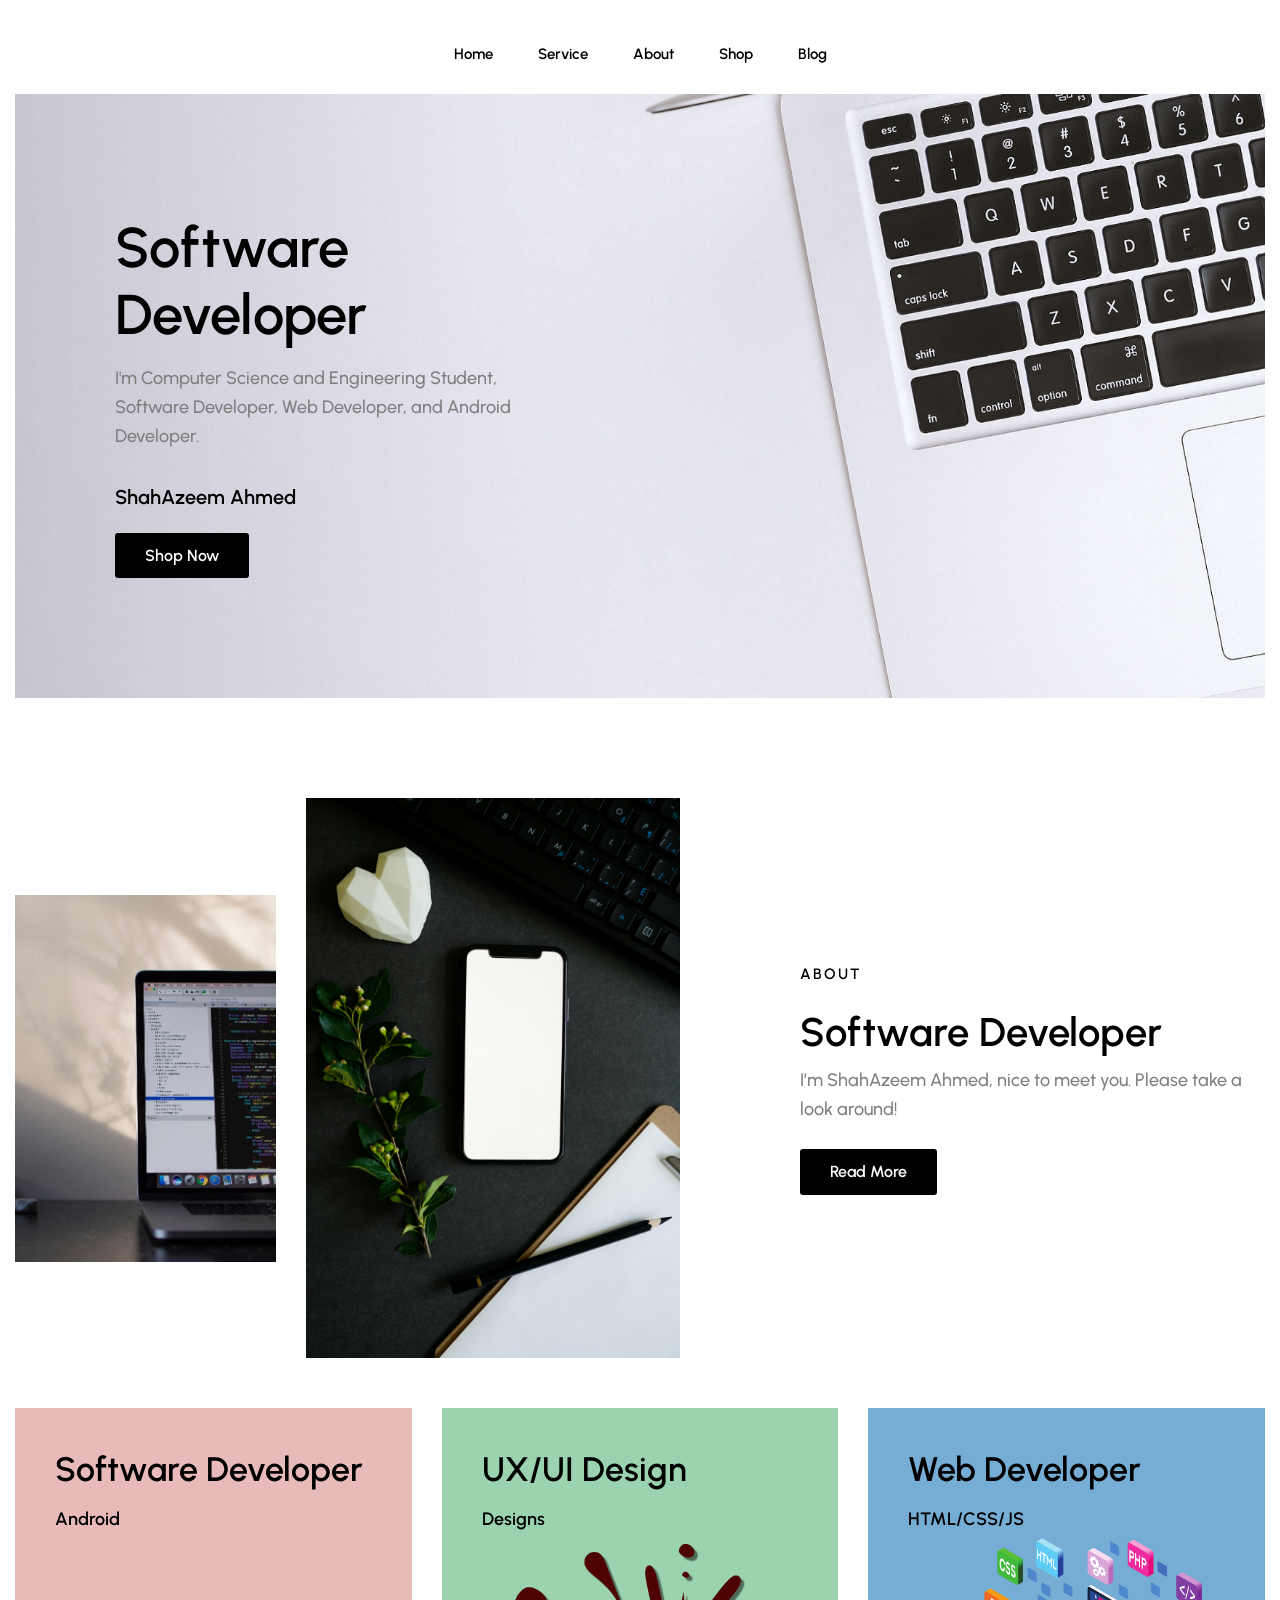
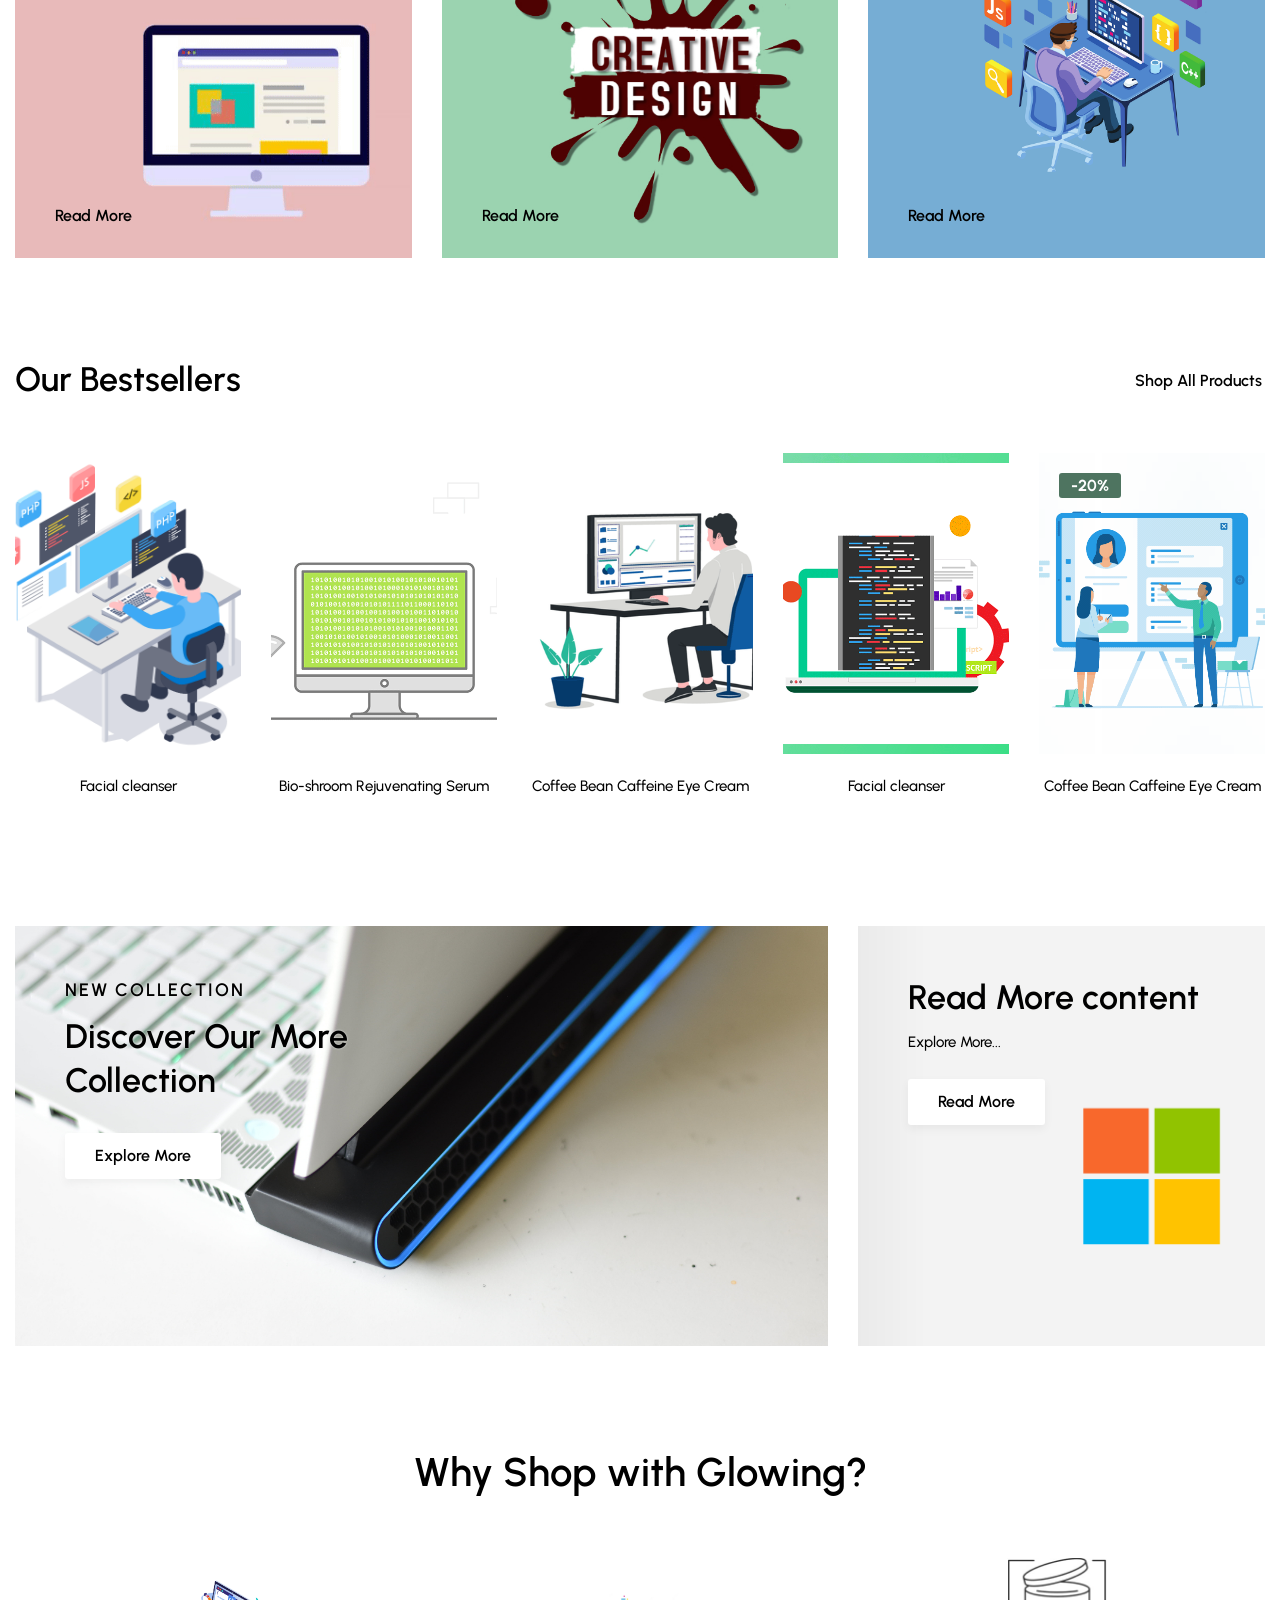
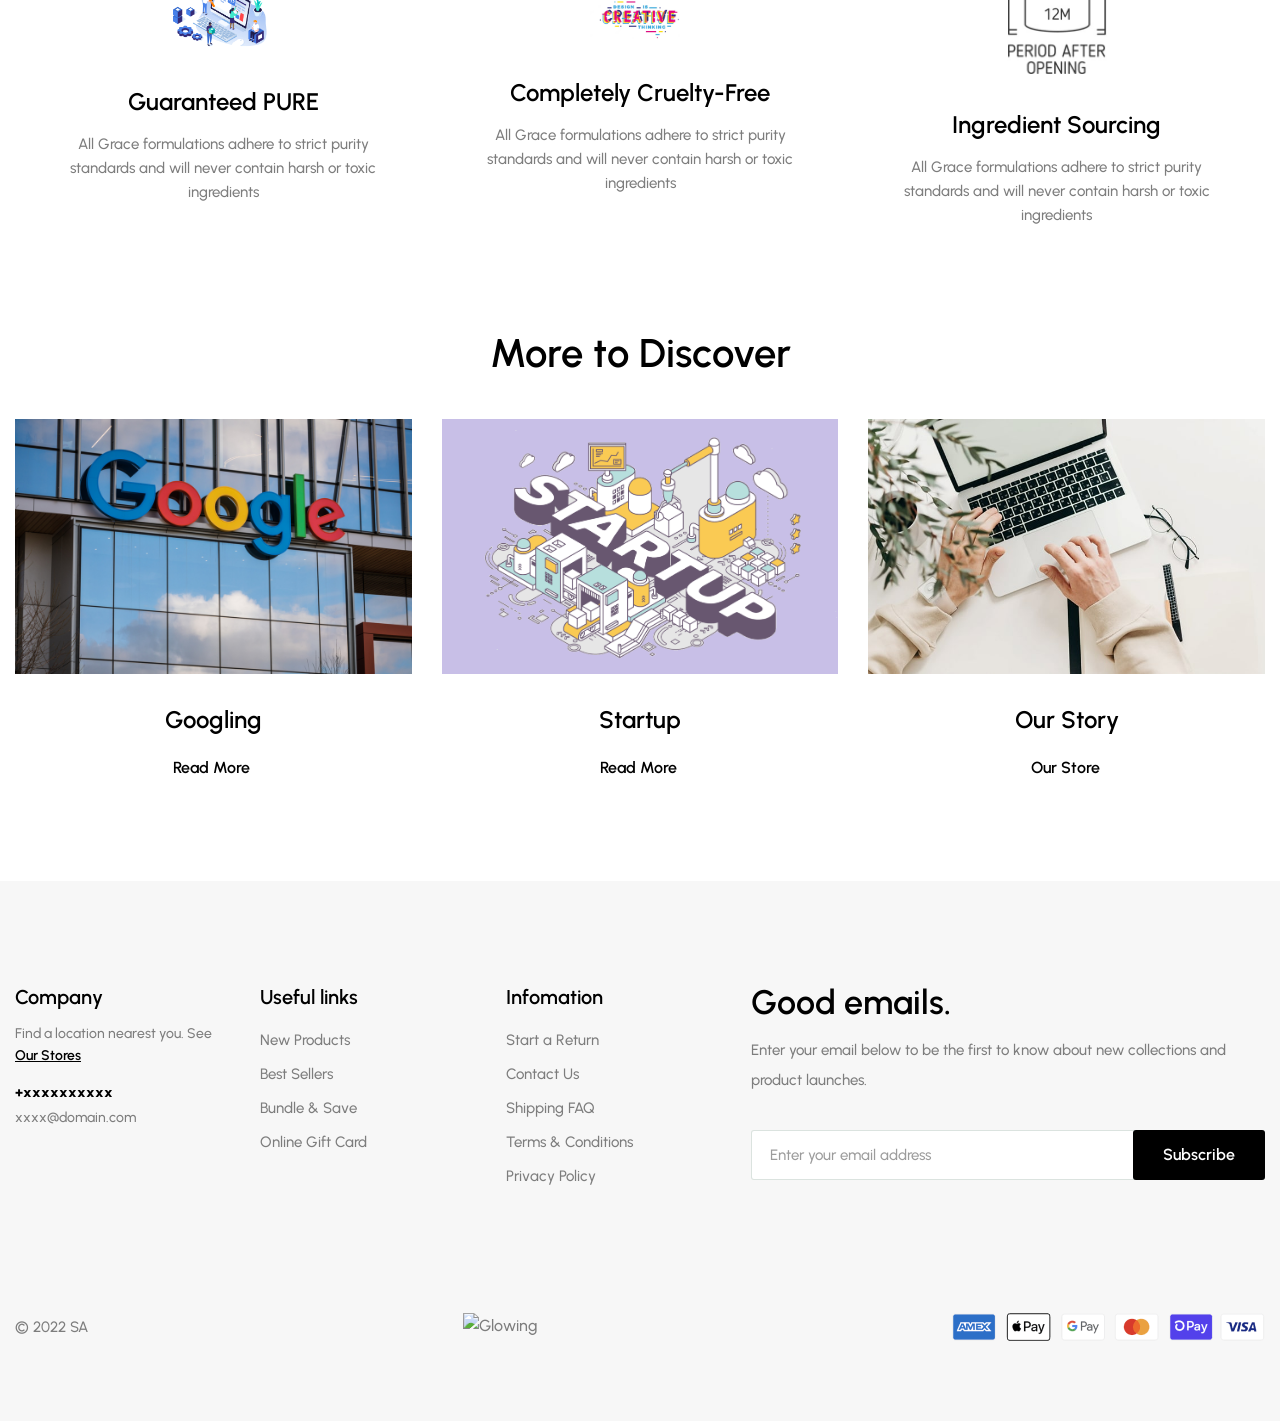
==== commit 3158932f: "a" ====
--- a/index.html
+++ b/index.html
@@ -10,7 +10,7 @@
     <!-- 
     - favicon
   -->
-    <link rel="shortcut icon" href="assets\images\46207-programmer-1.gif" type="image/svg+xml">
+    <link rel="shortcut icon" href="assets\images\868786.png" type="image/svg+xml">
 
     <!-- 
     - custom css link
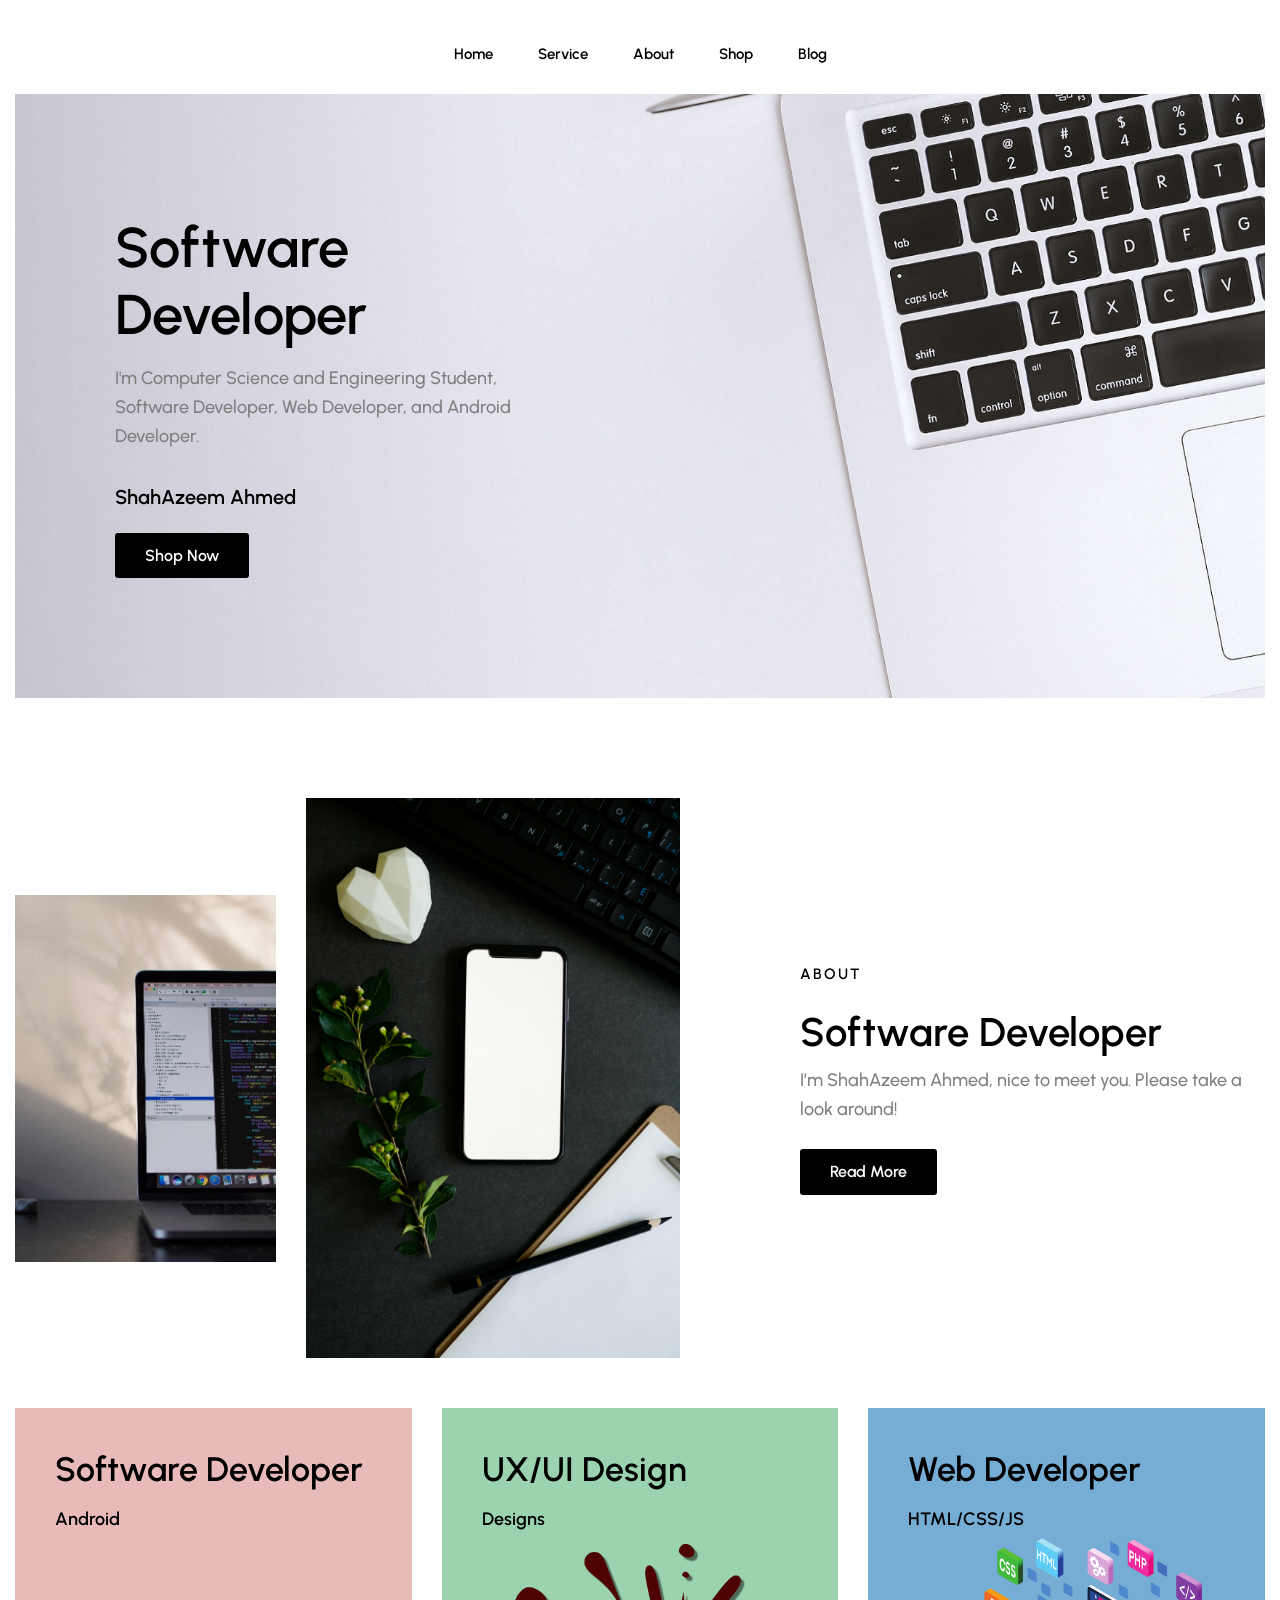
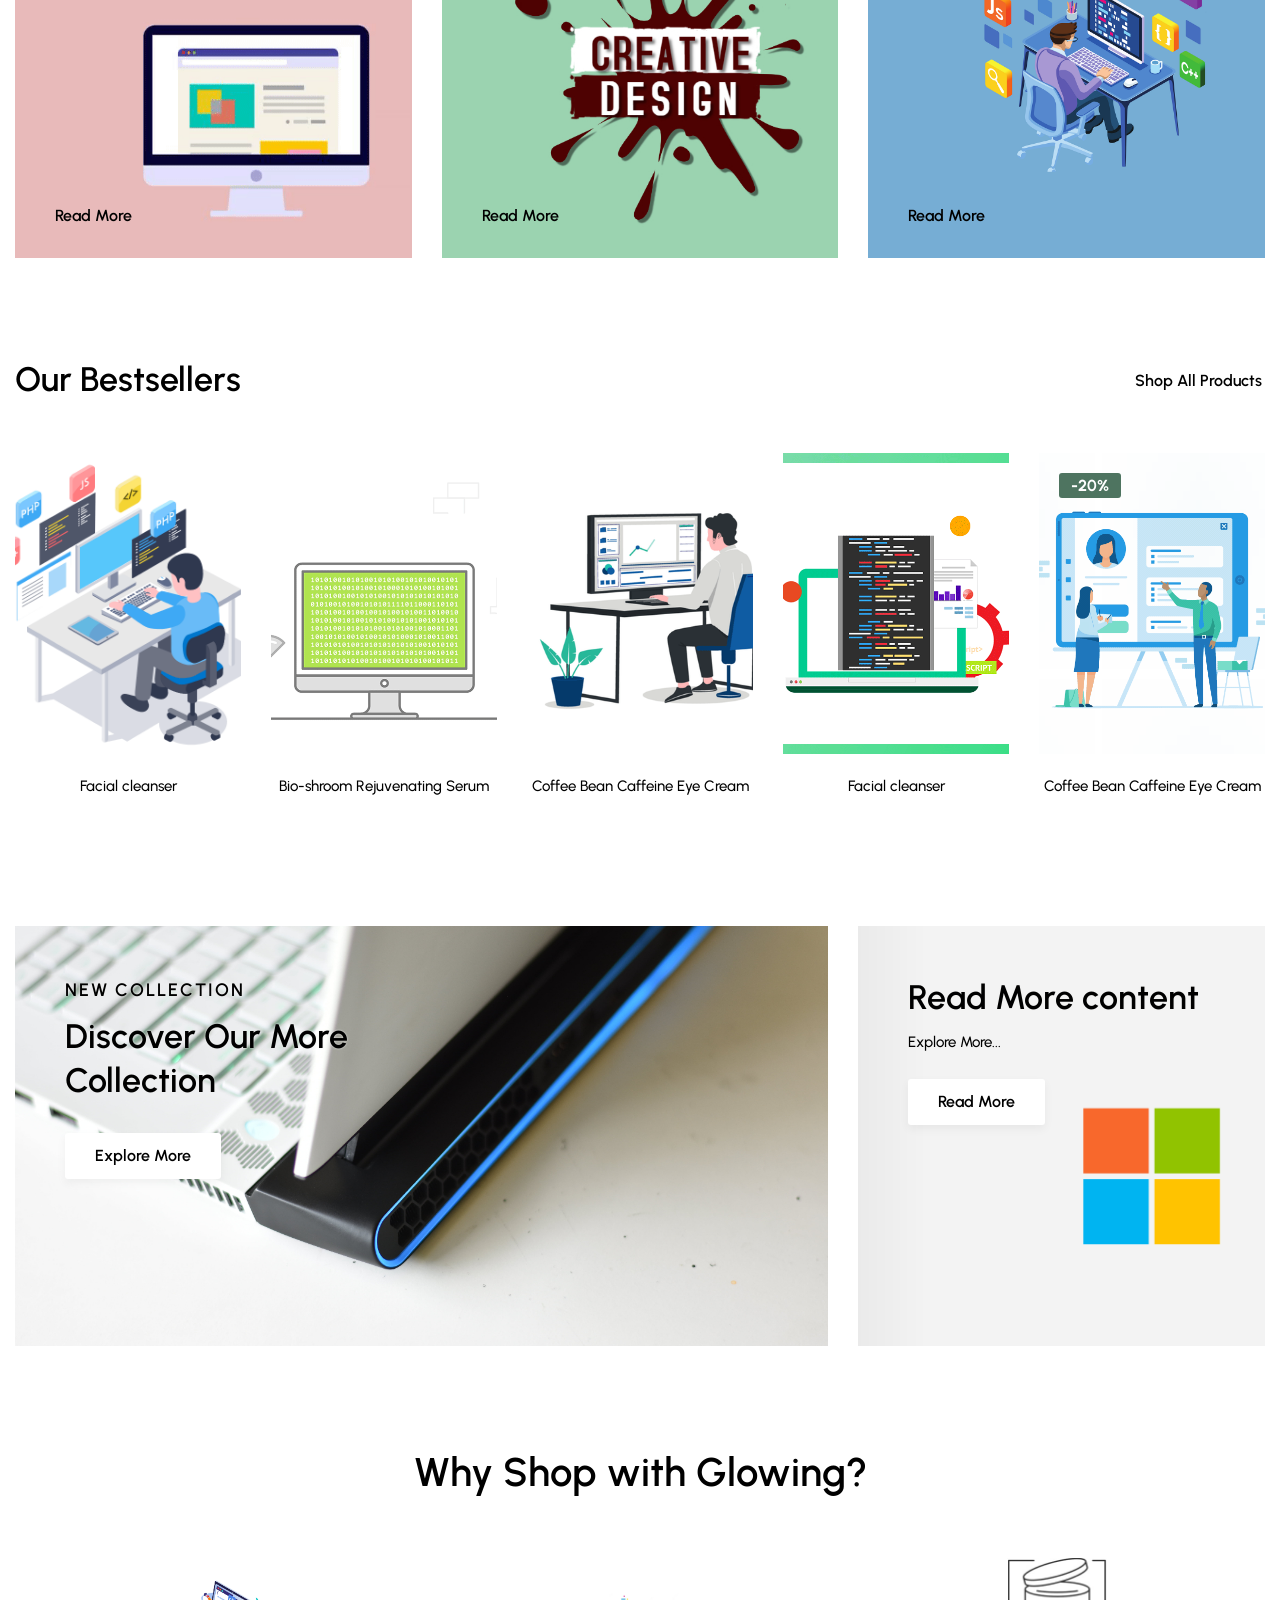
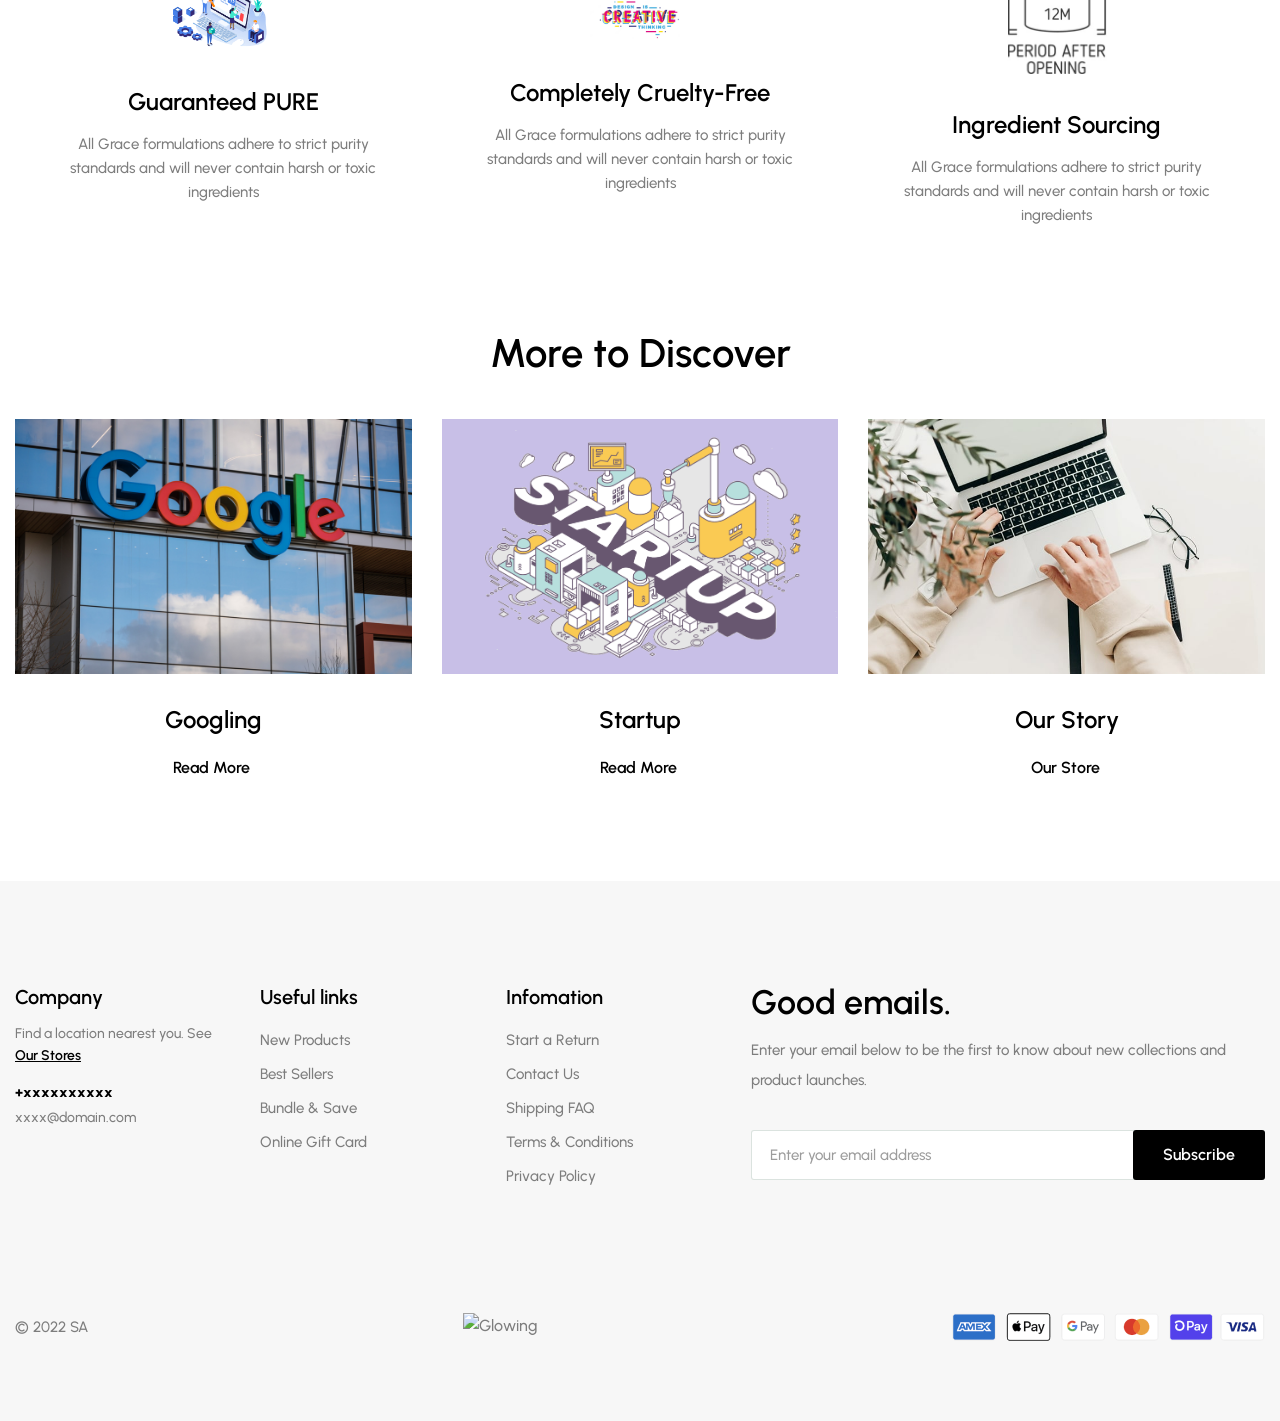
==== commit e8180740: "a" ====
--- a/index.html
+++ b/index.html
@@ -10,7 +10,7 @@
     <!-- 
     - favicon
   -->
-    <link rel="shortcut icon" href="assets\images\868786.png" type="image/svg+xml">
+    <link rel="shortcut icon" href="assets\images\ghhhhhhhhhhhhhhhhhhhhhhhhh.svg" type="image/svg+xml">
 
     <!-- 
     - custom css link
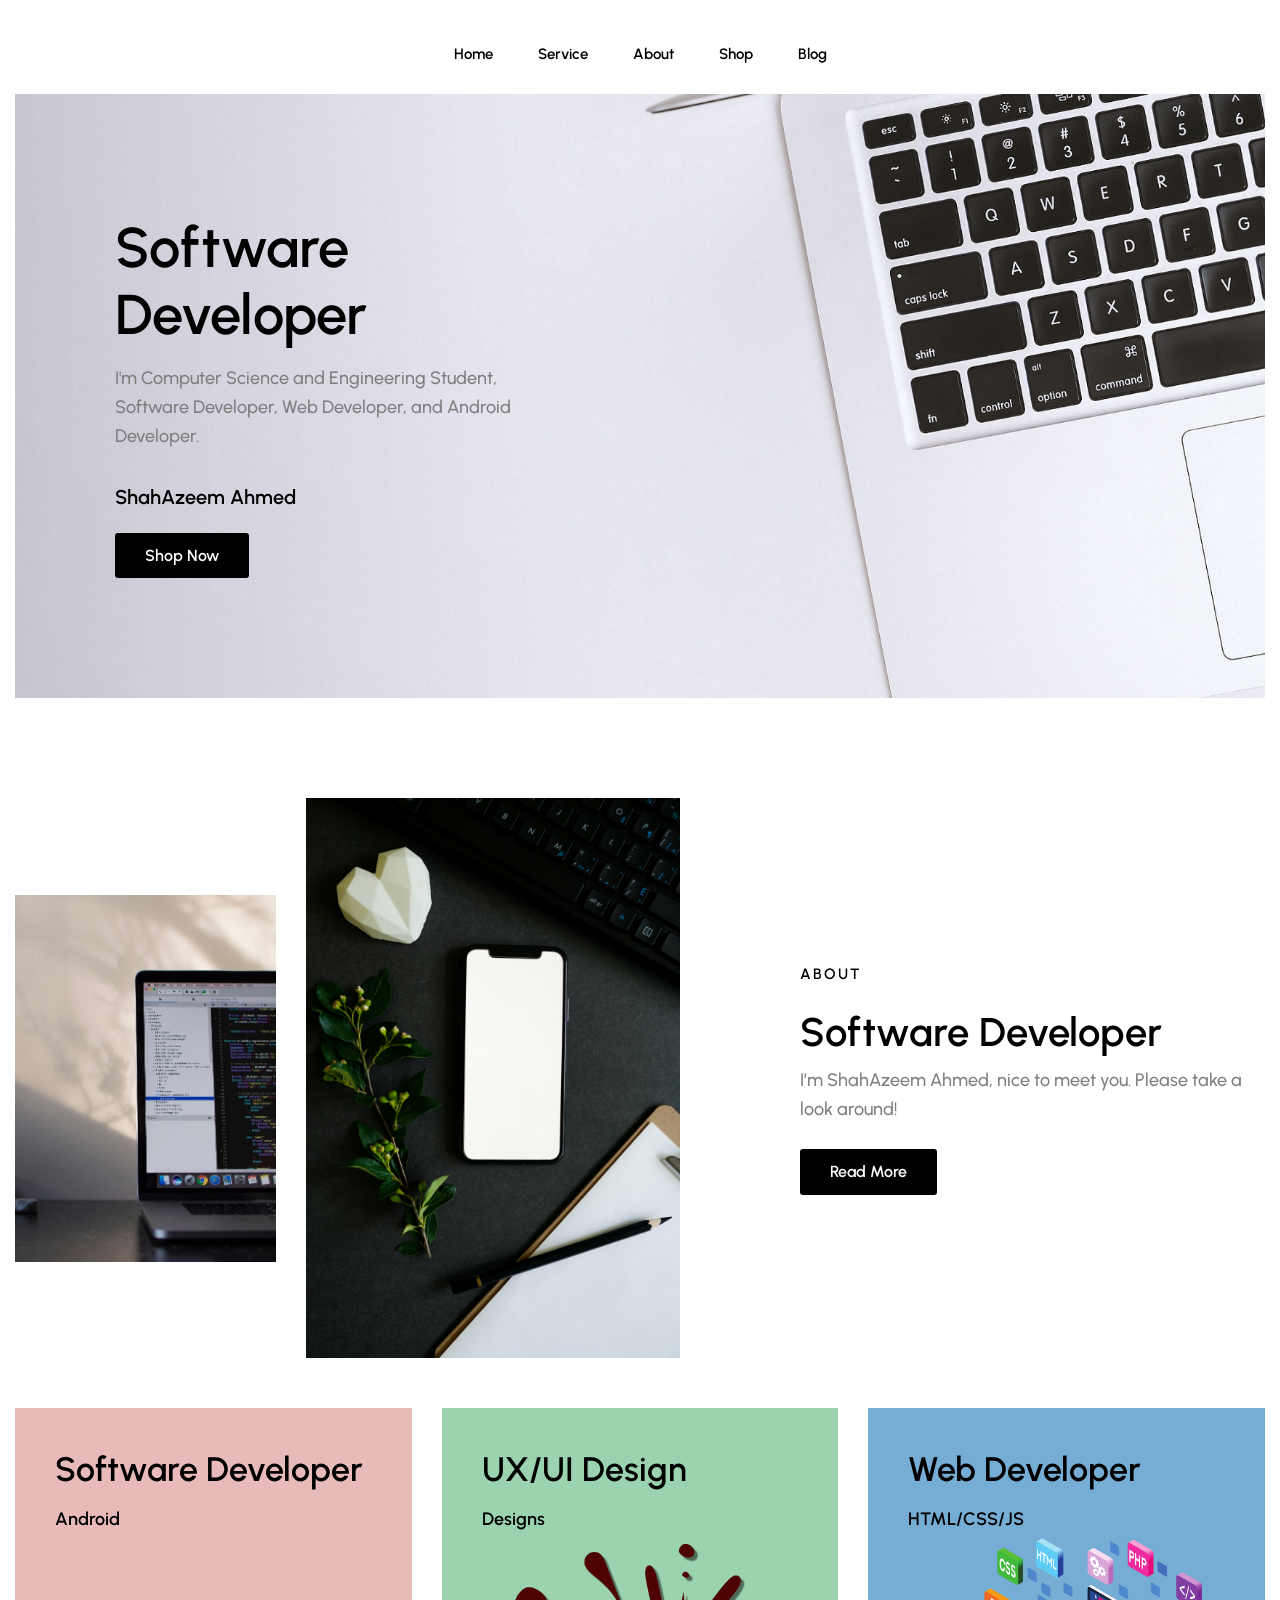
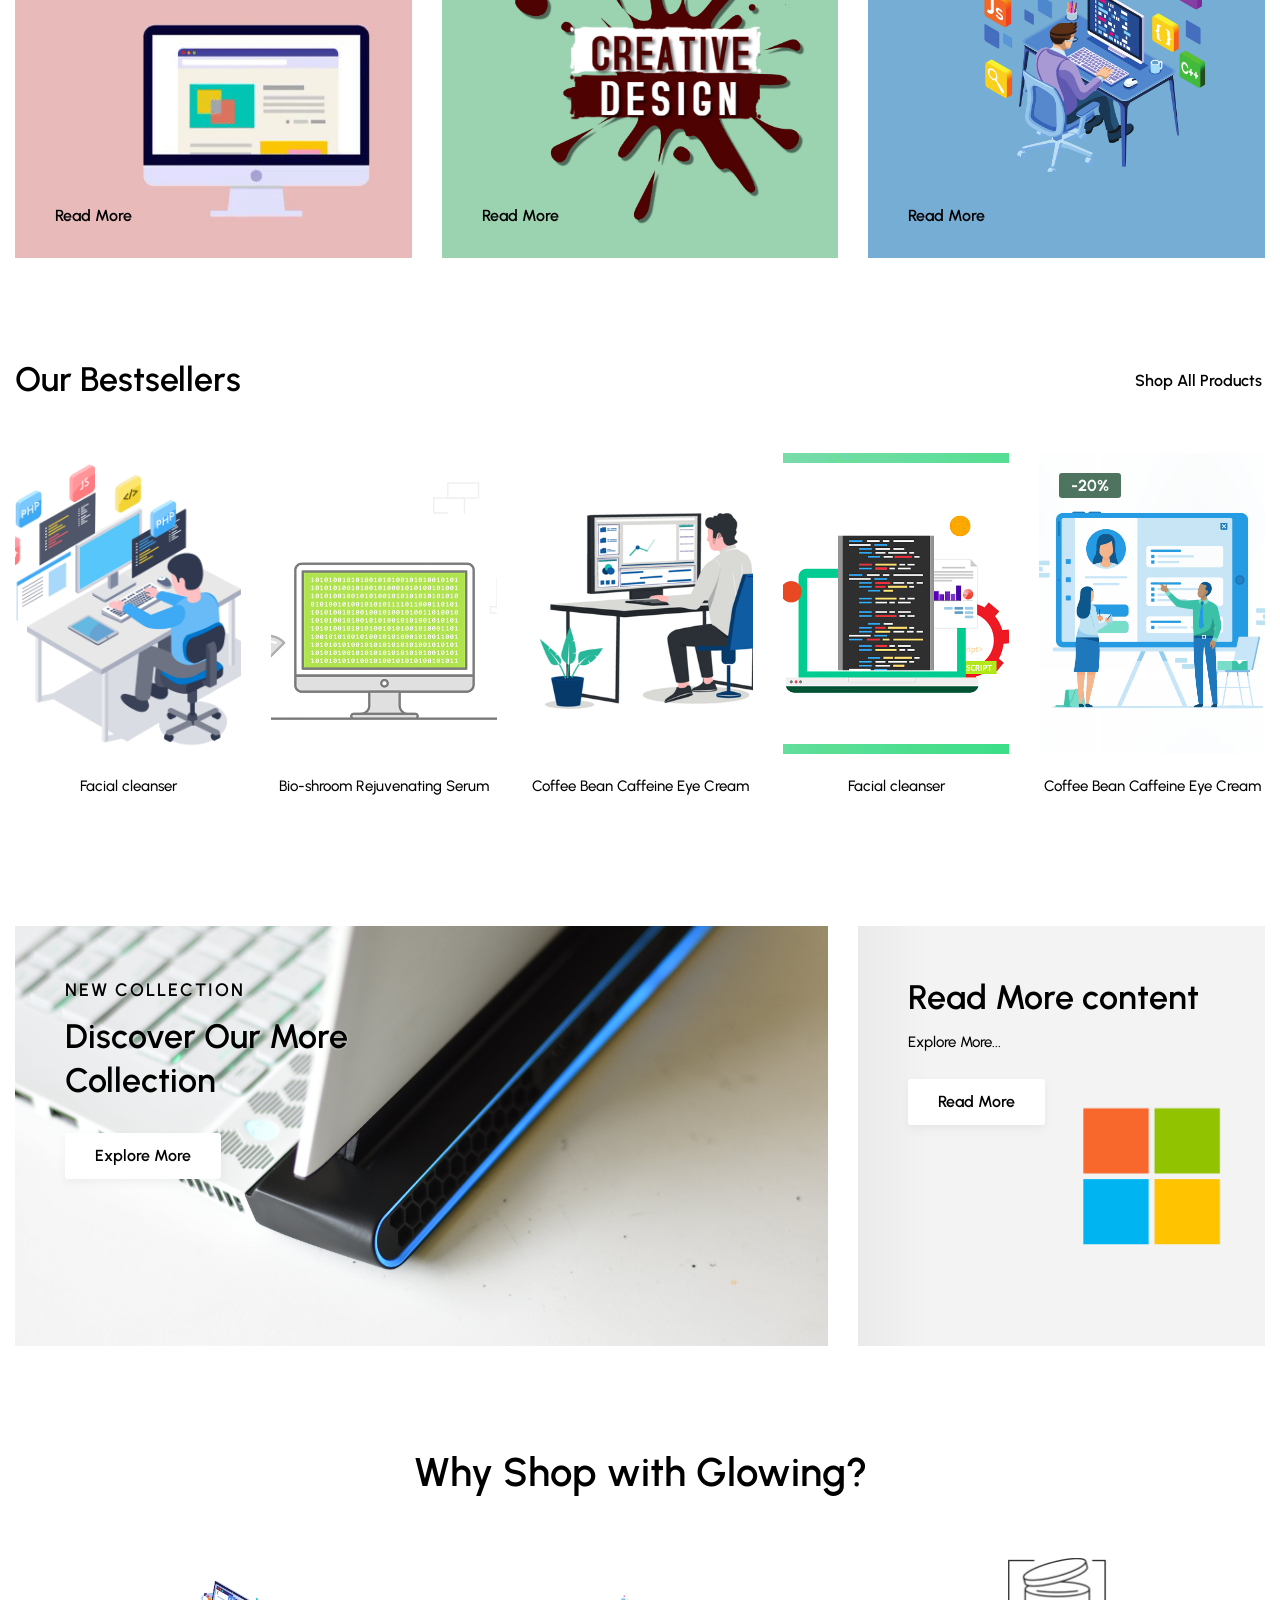
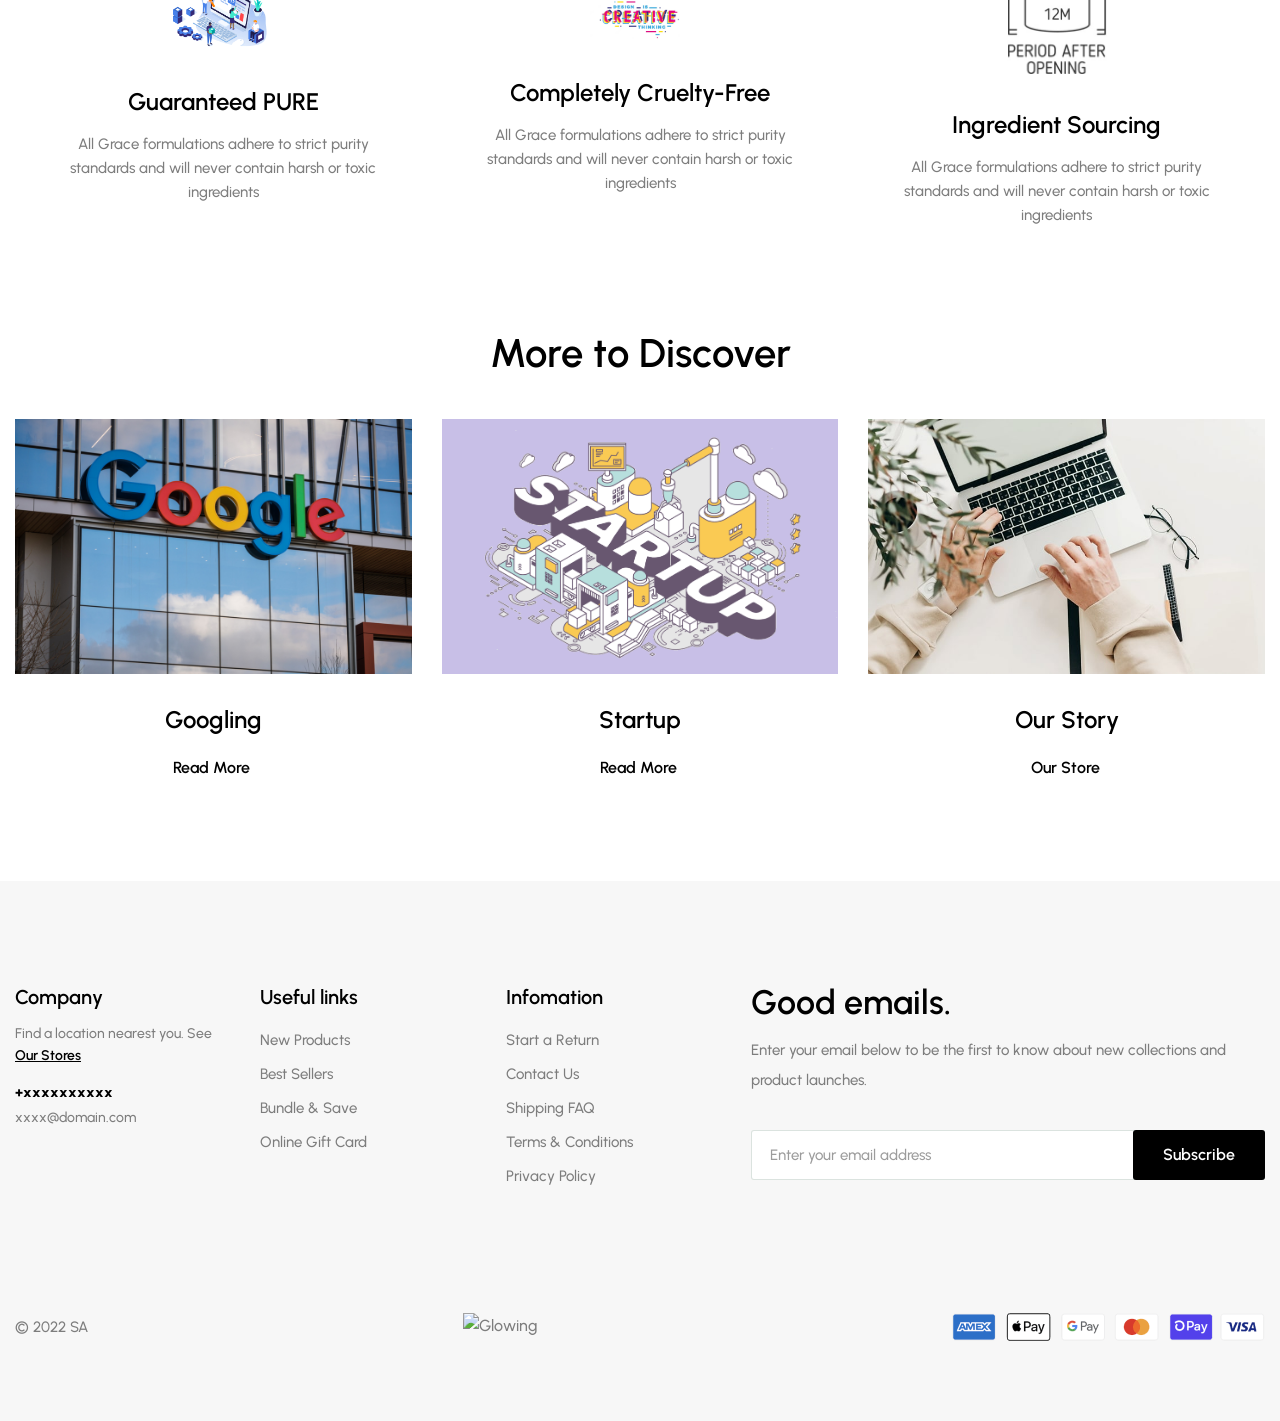
==== commit 268c55a4: "a" ====
--- a/index.html
+++ b/index.html
@@ -10,7 +10,7 @@
     <!-- 
     - favicon
   -->
-    <link rel="shortcut icon" href="assets\images\ghhhhhhhhhhhhhhhhhhhhhhhhh.svg" type="image/svg+xml">
+    <link rel="icon" href="favicon.gif" type="image/gif" />
 
     <!-- 
     - custom css link
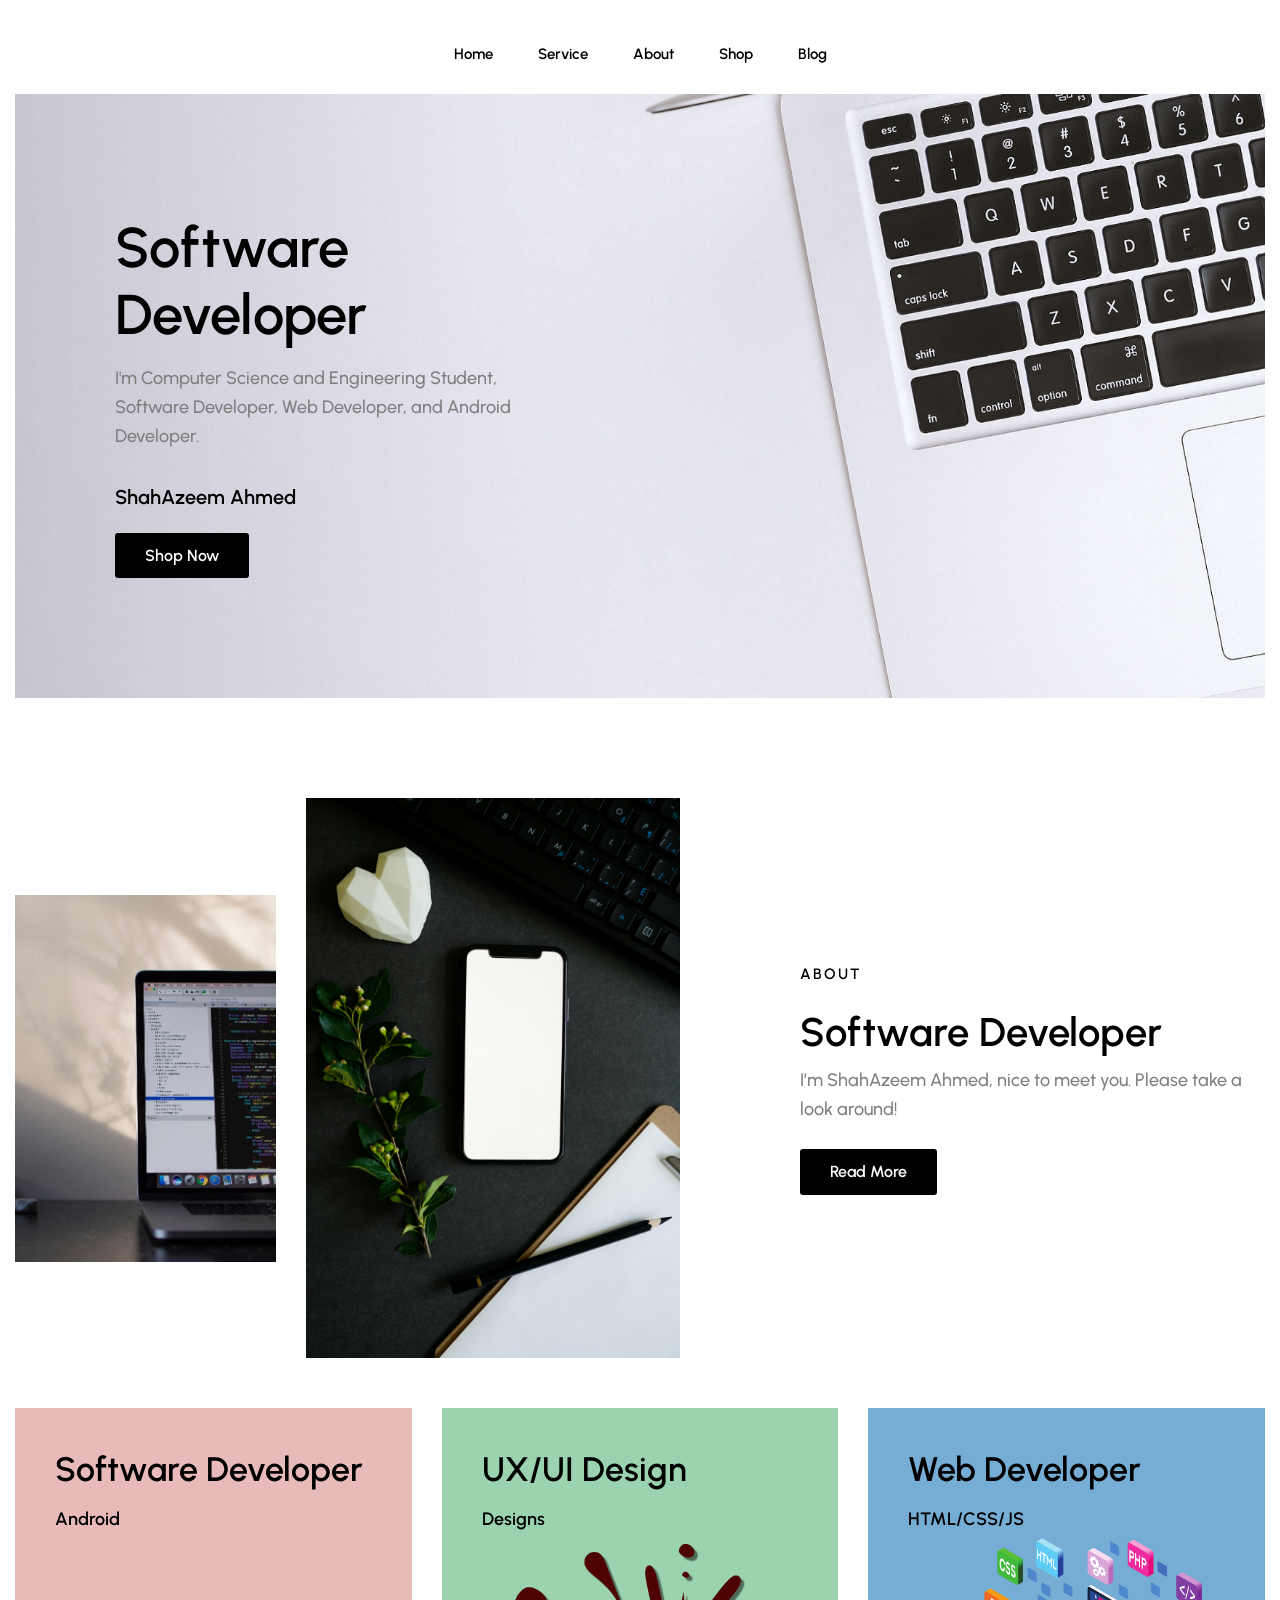
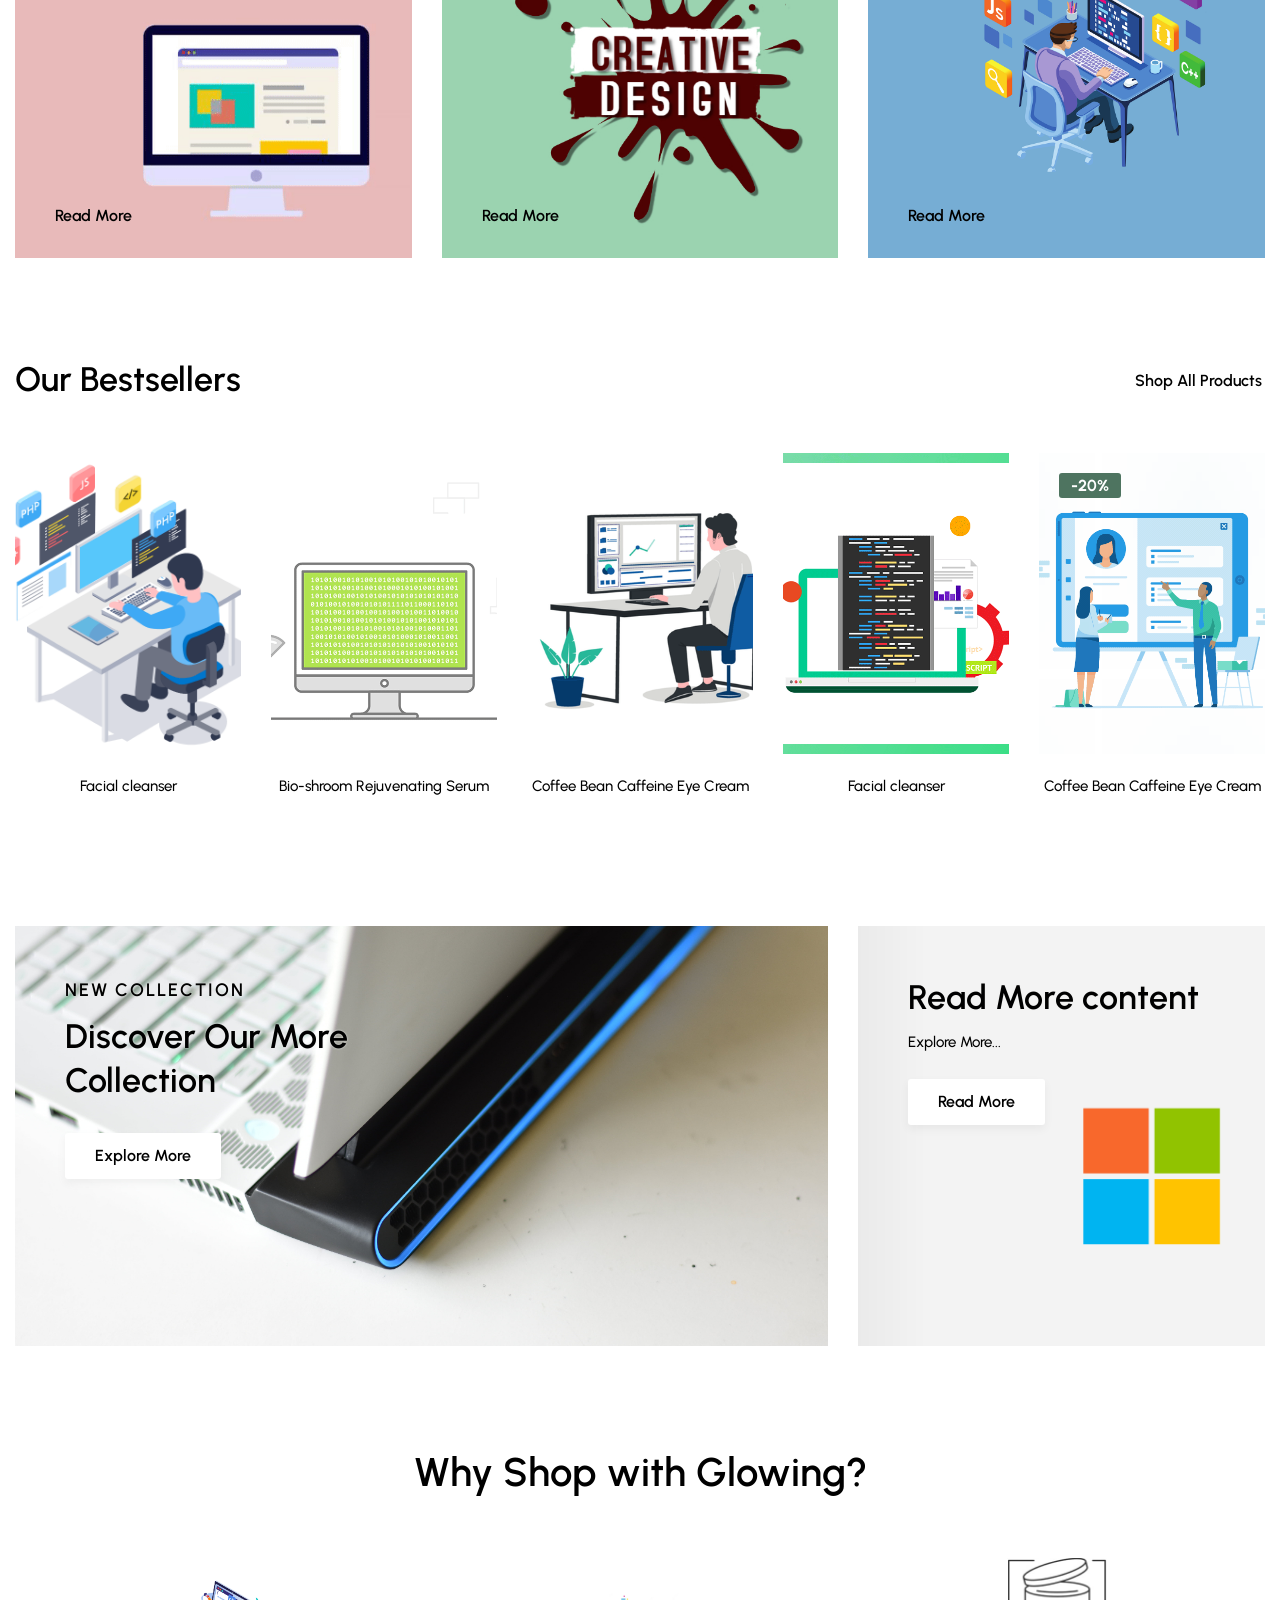
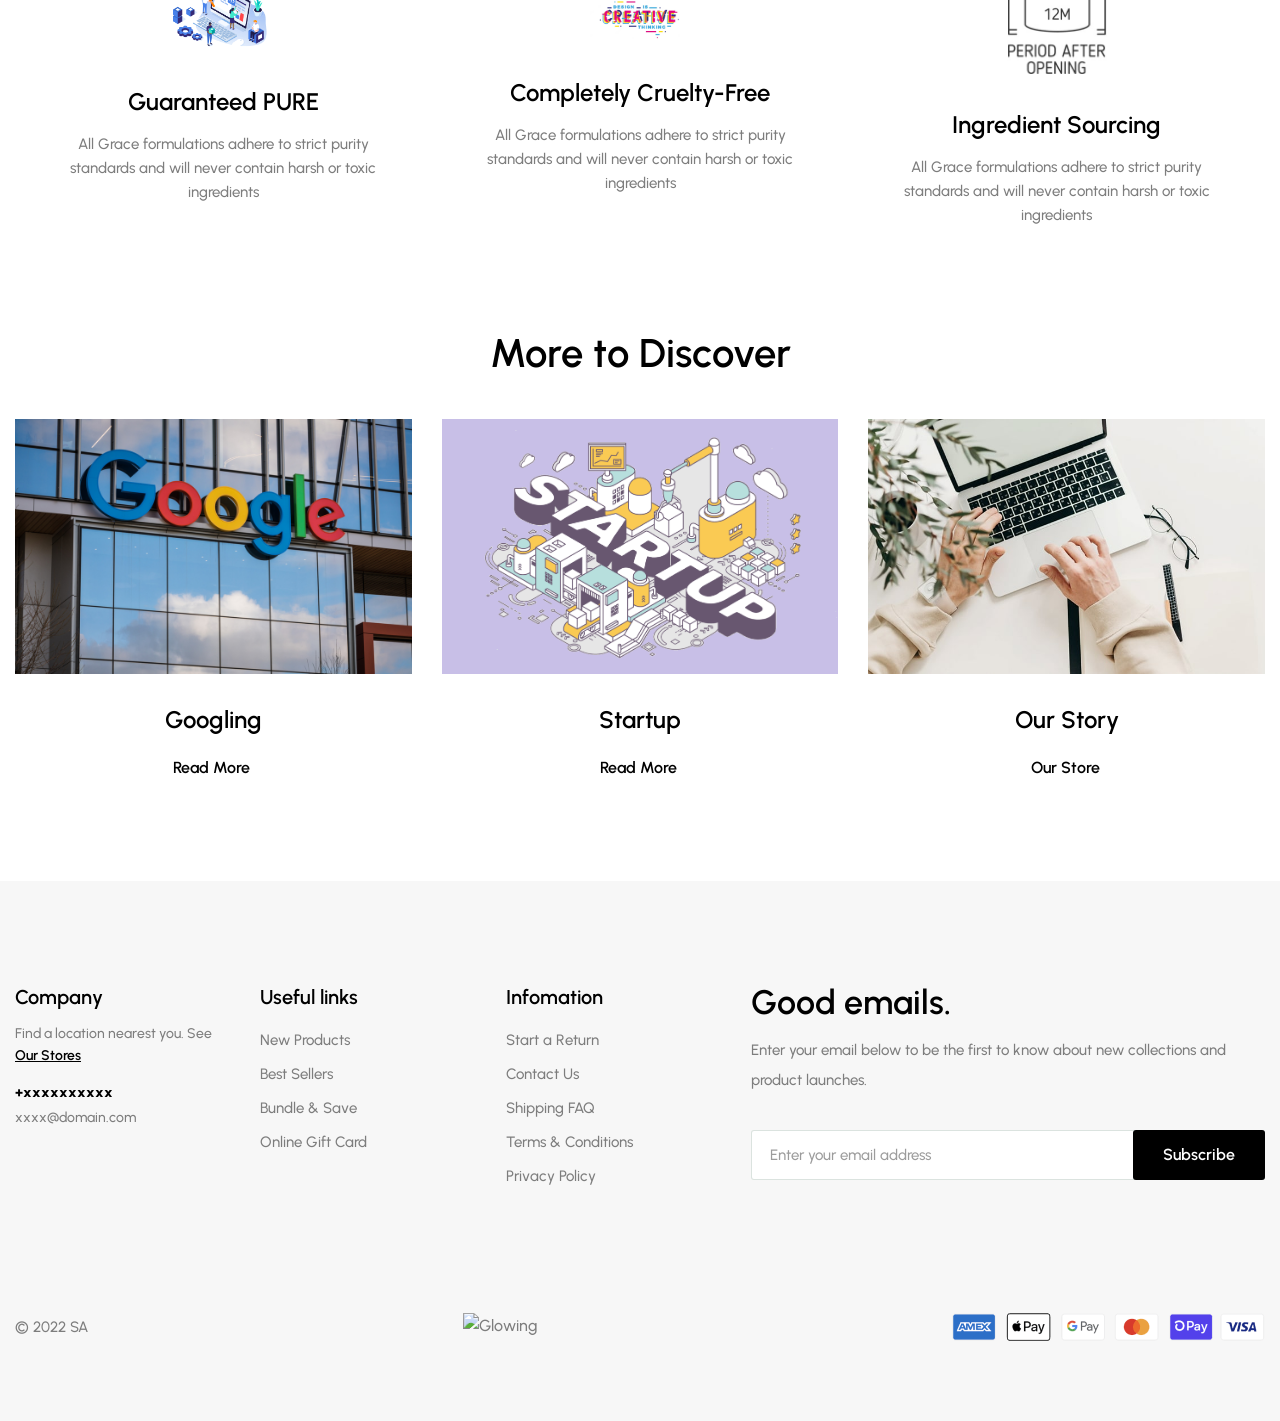
==== commit 63970eab: "a" ====
--- a/index.html
+++ b/index.html
@@ -10,7 +10,7 @@
     <!-- 
     - favicon
   -->
-    <link rel="icon" href="favicon.gif" type="image/gif" />
+    <link rel="icon" href="assets\images\output-onlinepngtools.png" type="image/png">
 
     <!-- 
     - custom css link
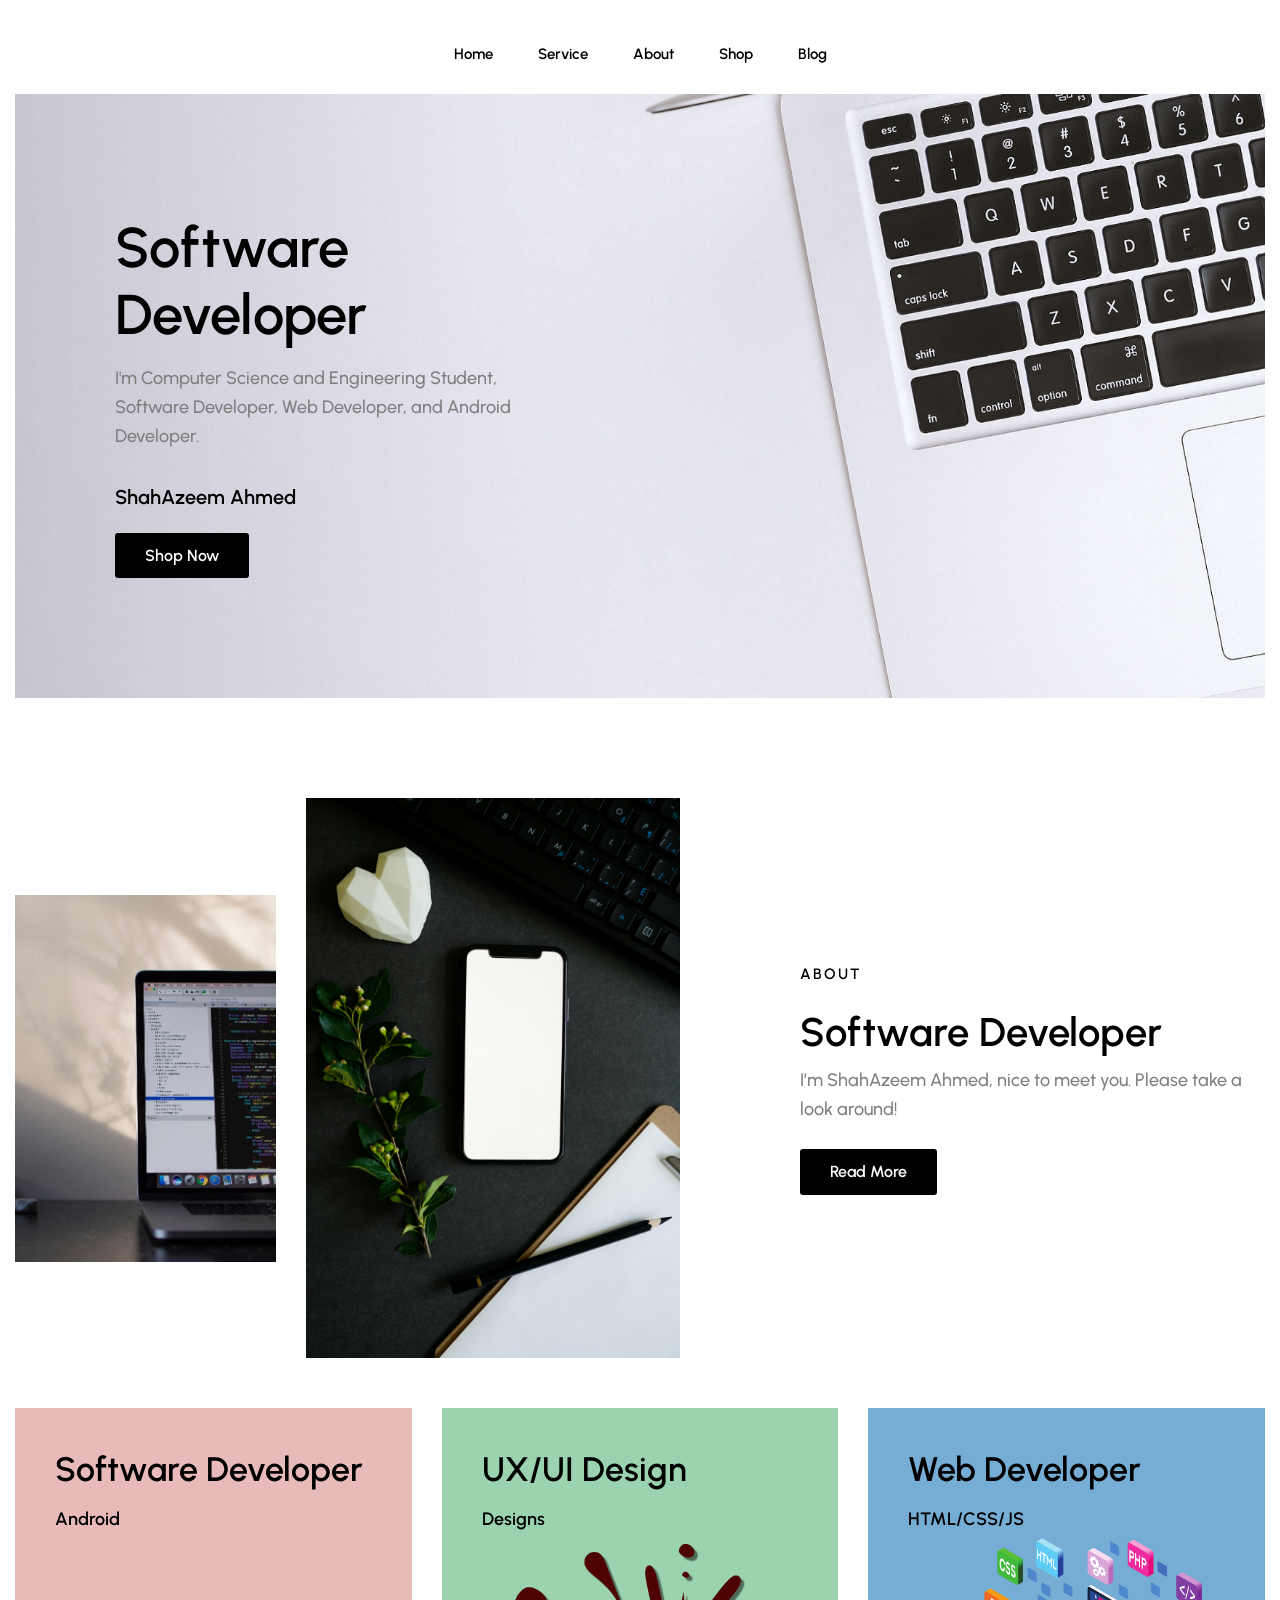
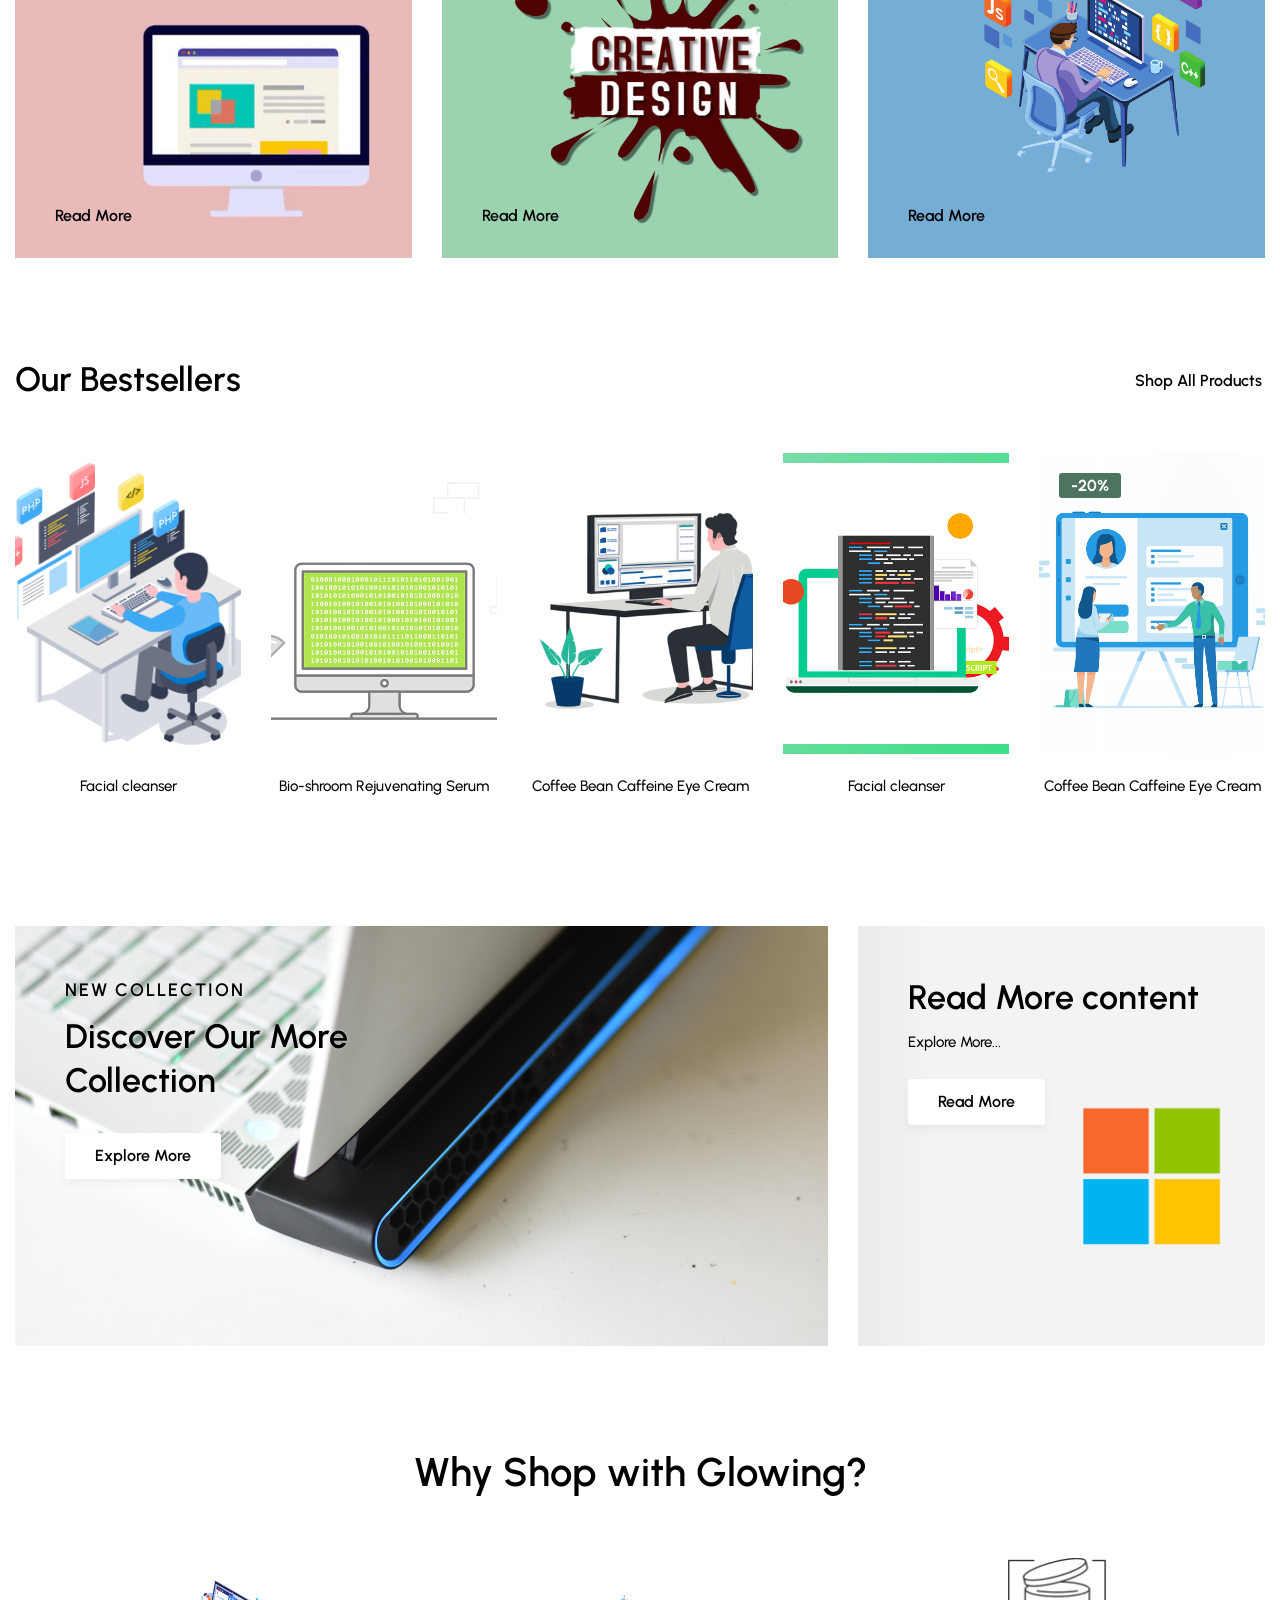
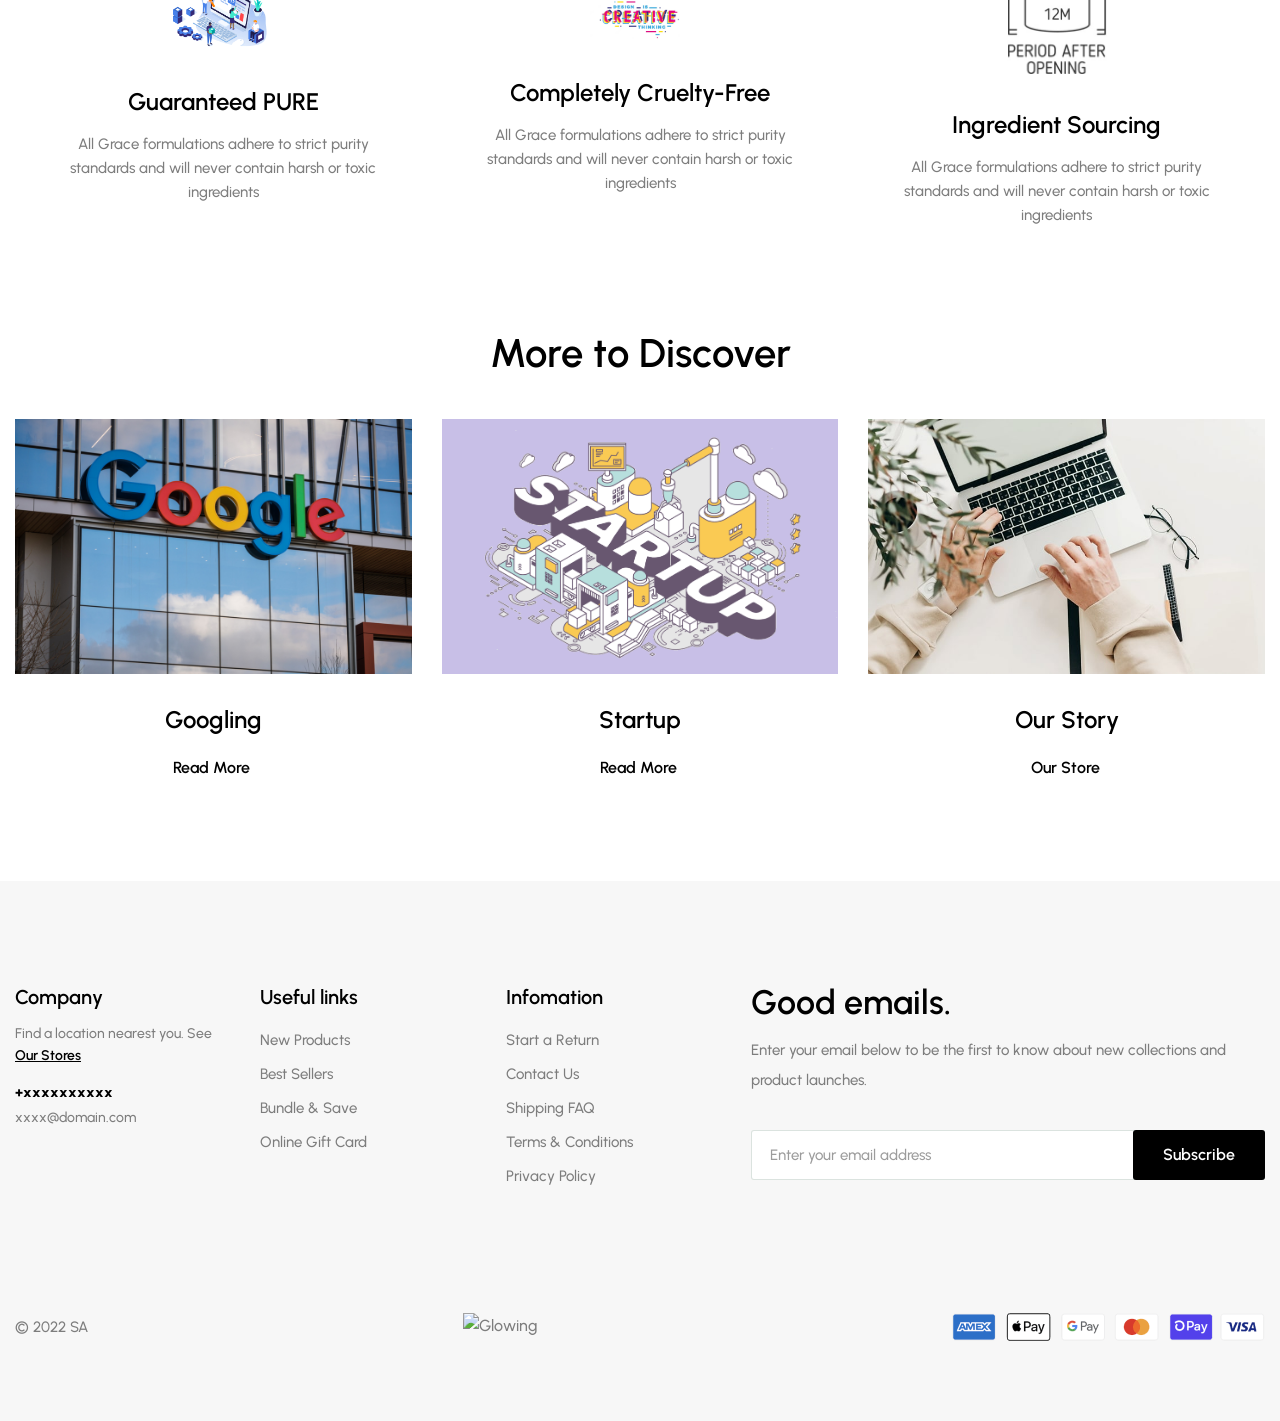
==== commit 3a0aada4: "a" ====
--- a/index.html
+++ b/index.html
@@ -10,7 +10,7 @@
     <!-- 
     - favicon
   -->
-    <link rel="icon" href="assets\images\output-onlinepngtools.png" type="image/png">
+    <link rel="icon" href="assets\images\output-onlinepngtools2.png" type="image/png">
 
     <!-- 
     - custom css link
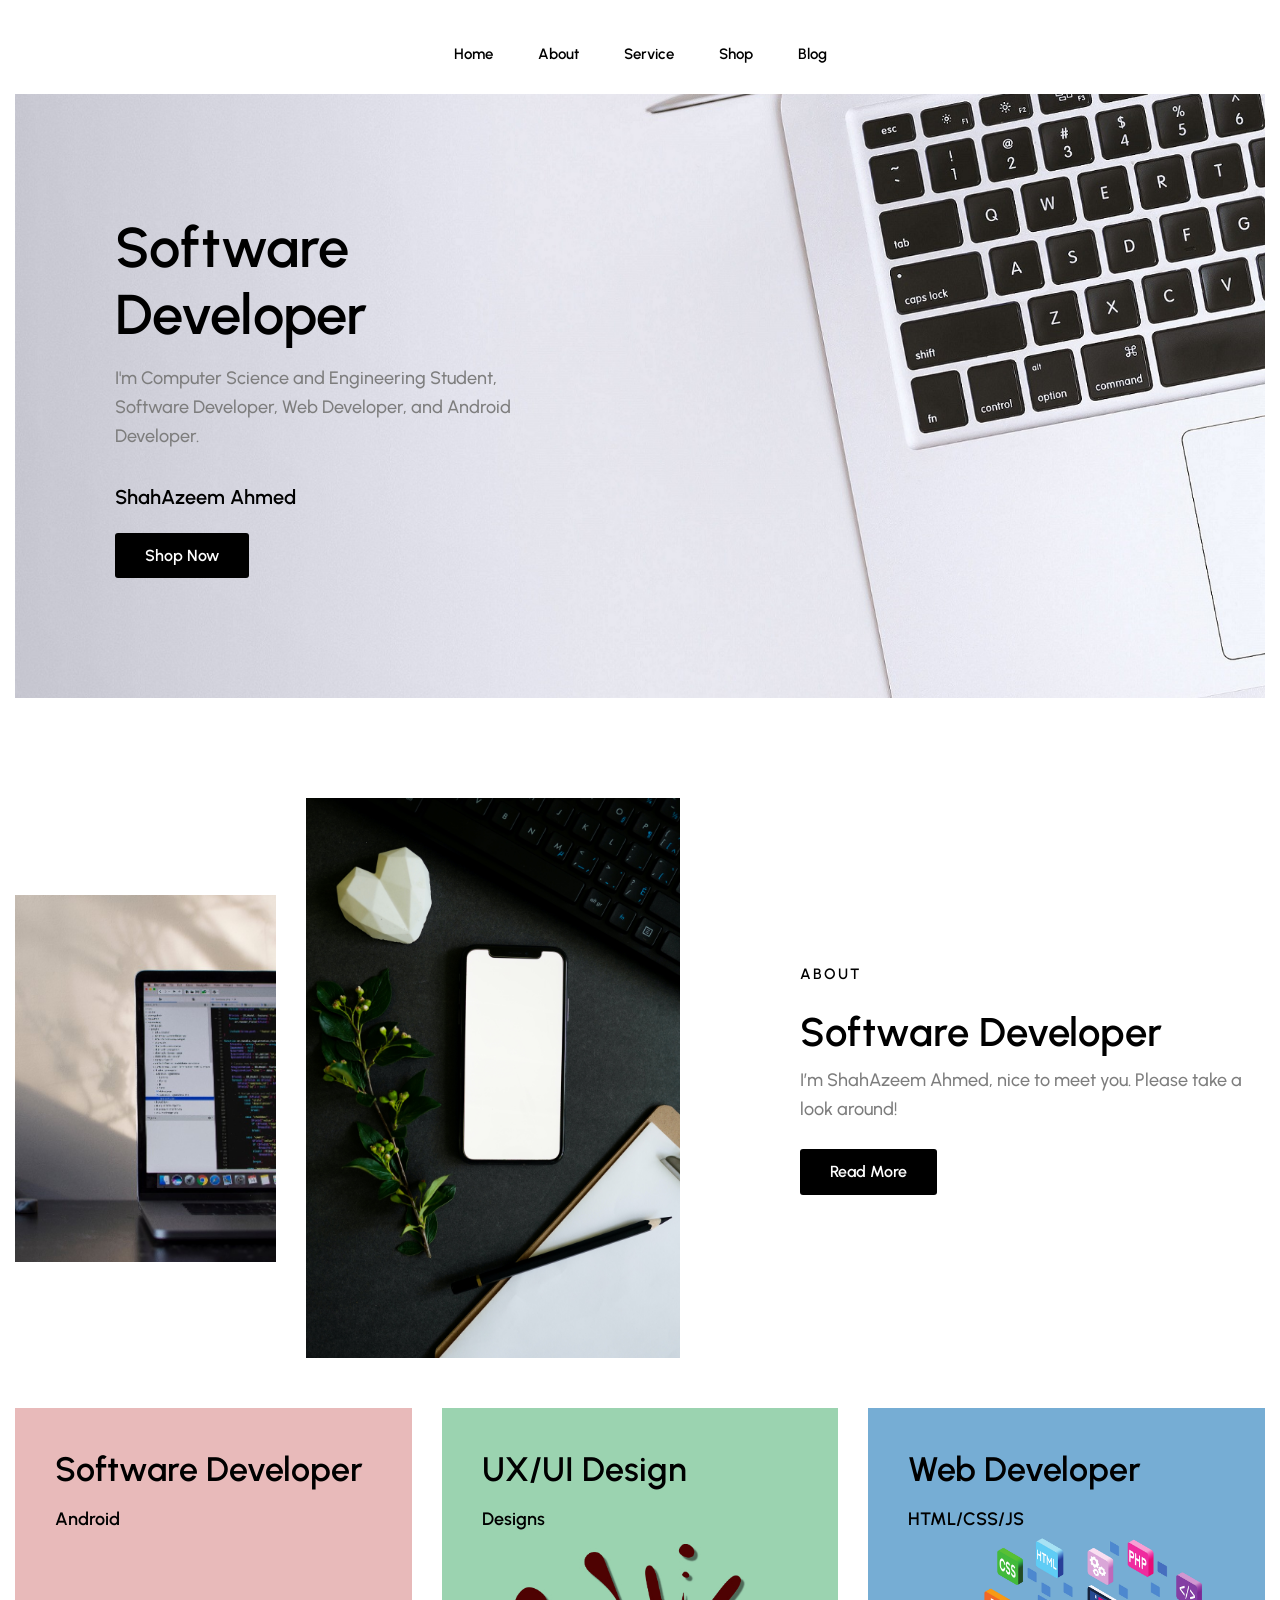
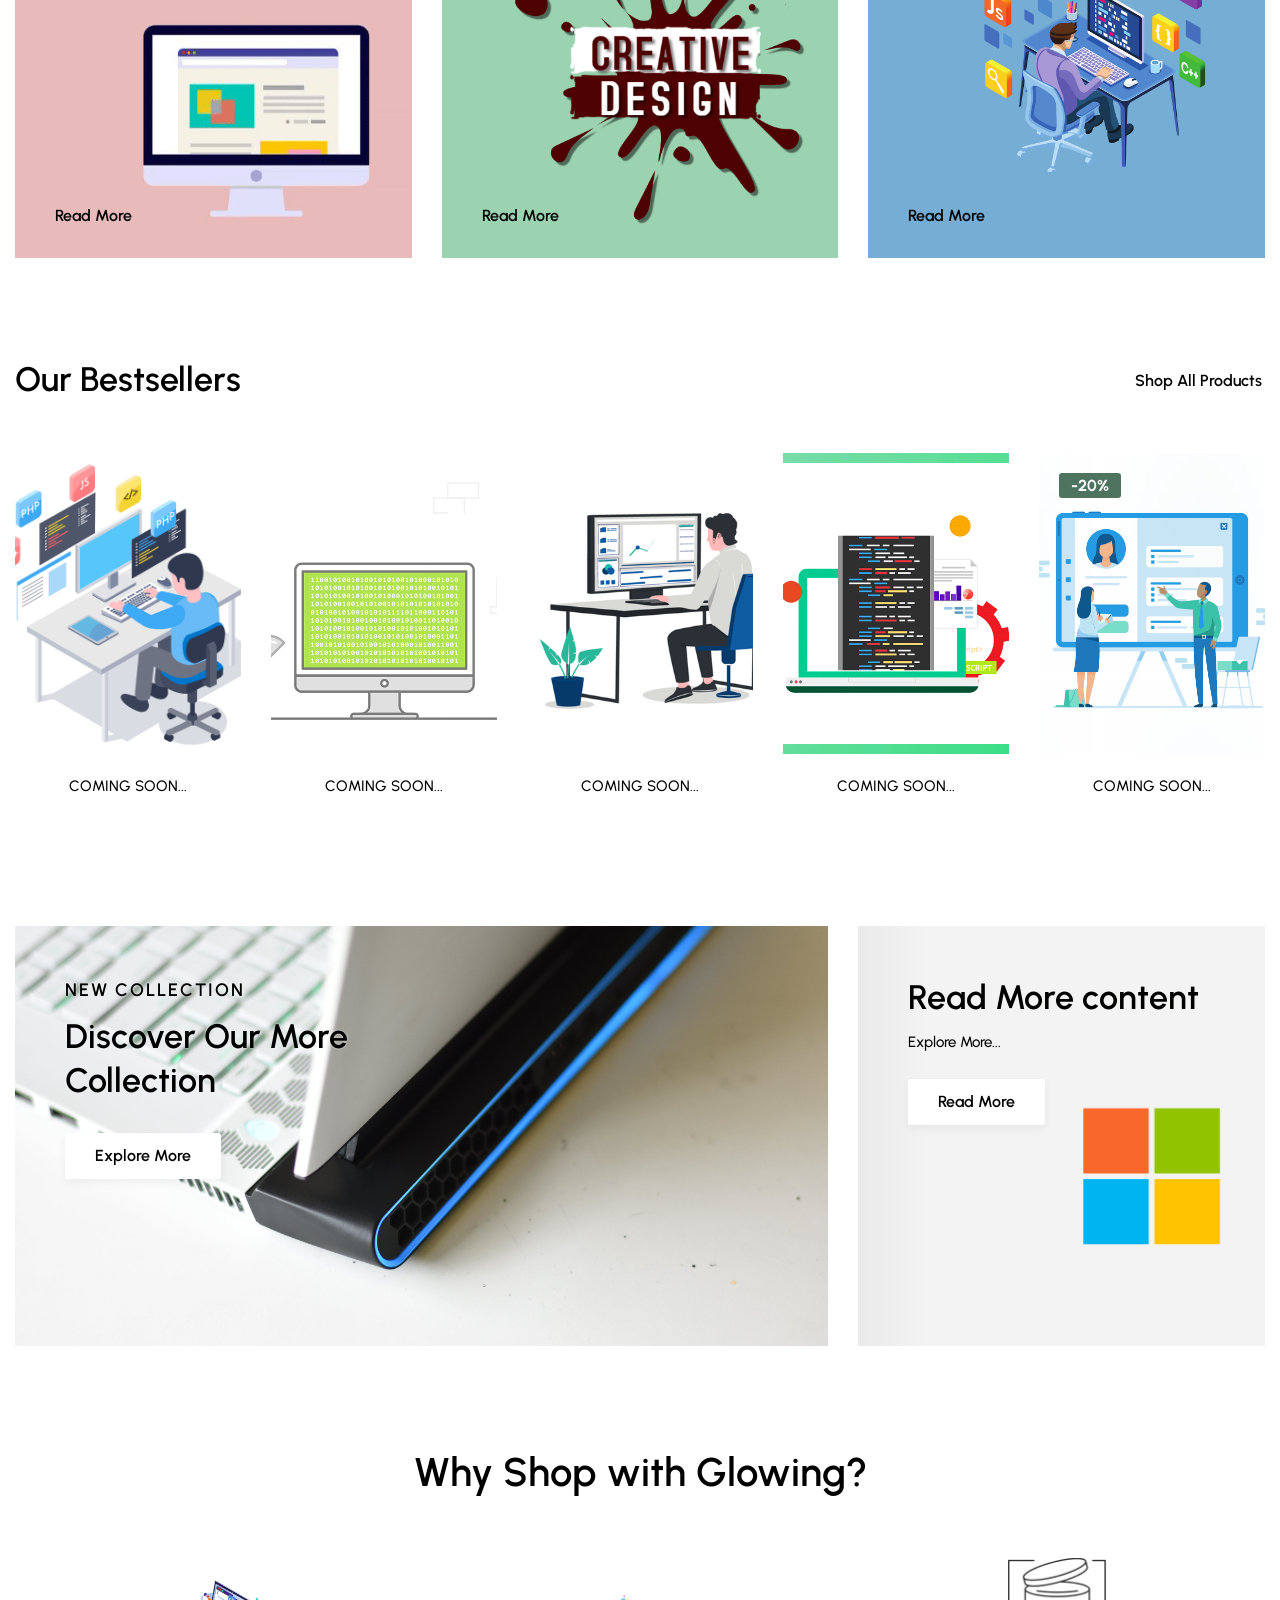
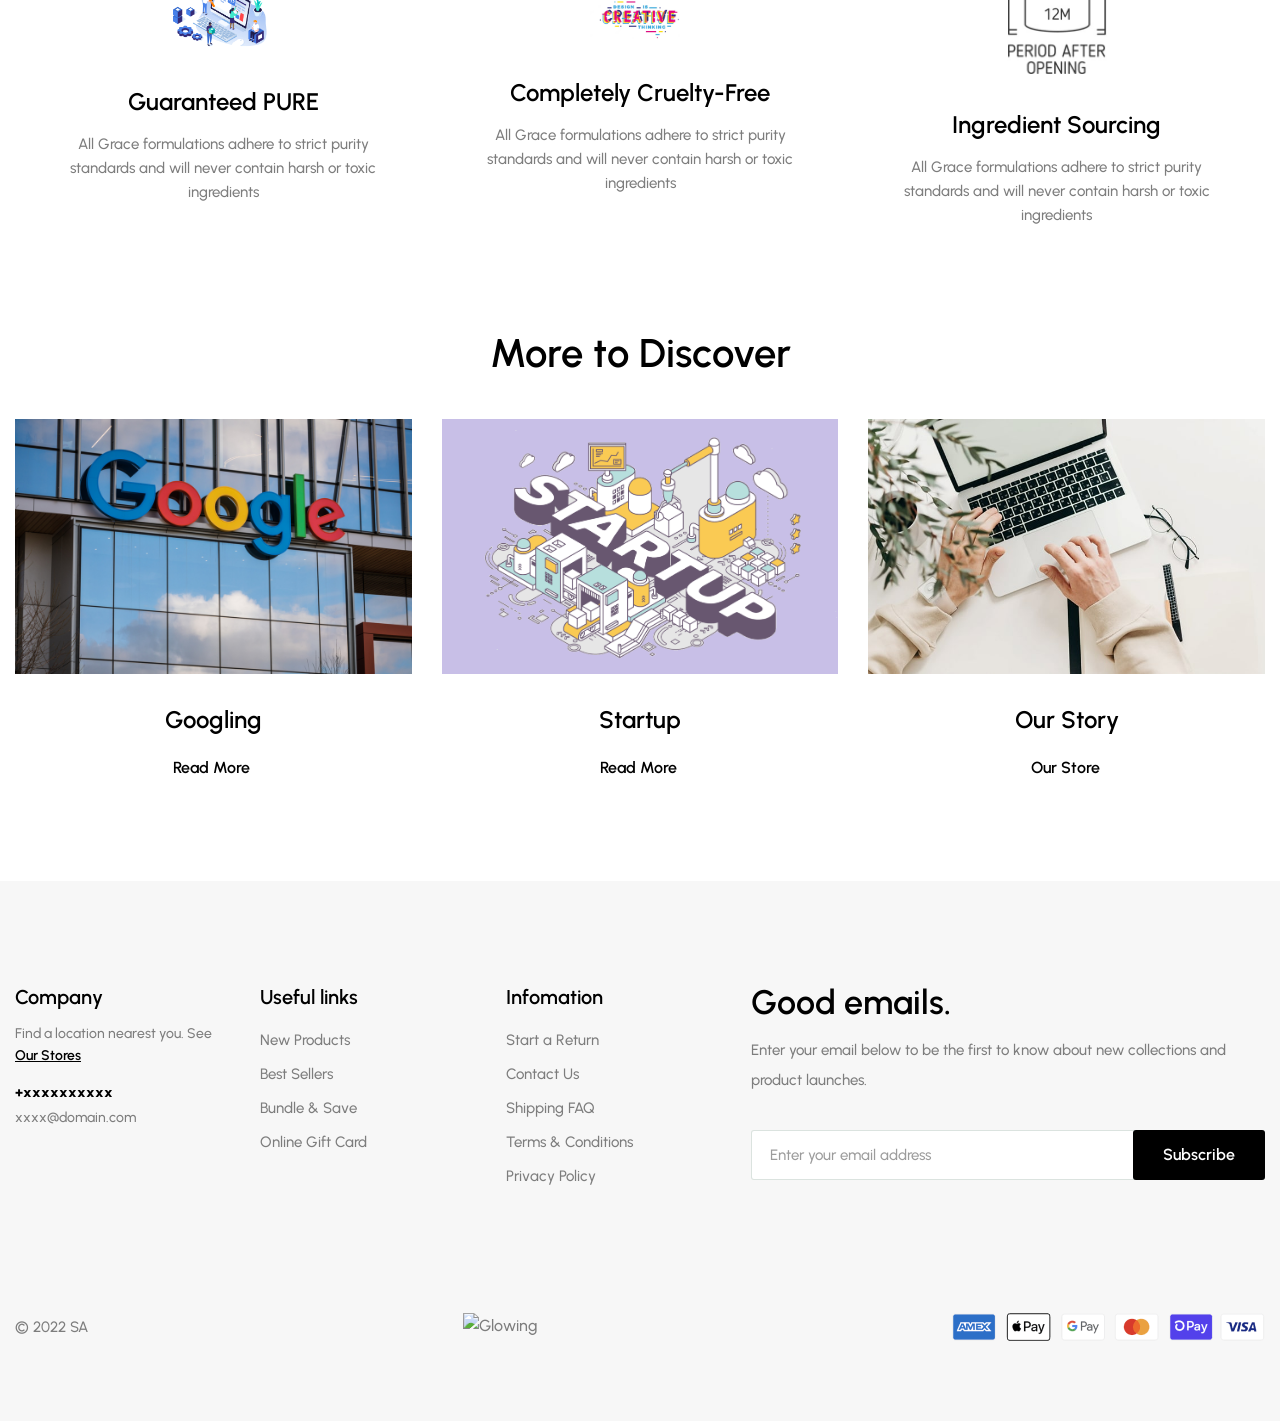
==== commit 2e8865a3: "a" ====
--- a/index.html
+++ b/index.html
@@ -75,13 +75,15 @@
                     </li>
 
                     <li>
+                        <a href="#offer" class="navbar-link has-after">About</a>
+
+                    </li>
+
+                    <li>
                         <a href="#collection" class="navbar-link has-after">Service</a>
                     </li>
 
-                    <li>
-                        <a href="#offer" class="navbar-link has-after">About</a>
-
-                    </li>
+
 
                     <li>
                         <a href="#shop" class="navbar-link has-after">Shop</a>
@@ -408,7 +410,7 @@
                                     </div> --->
 
                                     <h3>
-                                        <a href="#" class="card-title">Facial cleanser</a>
+                                        <a href="#" class="card-title">COMING SOON...</a>
                                     </h3>
 
                                     <div class="card-rating">
@@ -460,7 +462,7 @@
                                     </div> --->
 
                                     <h3>
-                                        <a href="#" class="card-title">Bio-shroom Rejuvenating Serum</a>
+                                        <a href="#" class="card-title">COMING SOON...</a>
                                     </h3>
 
                                     <div class="card-rating">
@@ -506,7 +508,7 @@
                                     </div>-->
 
                                     <h3>
-                                        <a href="#" class="card-title">Coffee Bean Caffeine Eye Cream</a>
+                                        <a href="#" class="card-title">COMING SOON...</a>
                                     </h3>
 
                                     <div class="card-rating">
@@ -552,7 +554,7 @@
                                     </div>-->
 
                                     <h3>
-                                        <a href="#" class="card-title">Facial cleanser</a>
+                                        <a href="#" class="card-title">COMING SOON...</a>
                                     </h3>
 
                                     <div class="card-rating">
@@ -602,7 +604,7 @@
                                     </div>-->
 
                                     <h3>
-                                        <a href="#" class="card-title">Coffee Bean Caffeine Eye Cream</a>
+                                        <a href="#" class="card-title">COMING SOON...</a>
                                     </h3>
 
                                     <div class="card-rating">
@@ -648,7 +650,7 @@
                                     </div>-->
 
                                     <h3>
-                                        <a href="#" class="card-title">Facial cleanser</a>
+                                        <a href="#" class="card-title">COMING SOON...</a>
                                     </h3>
 
                                     <div class="card-rating">
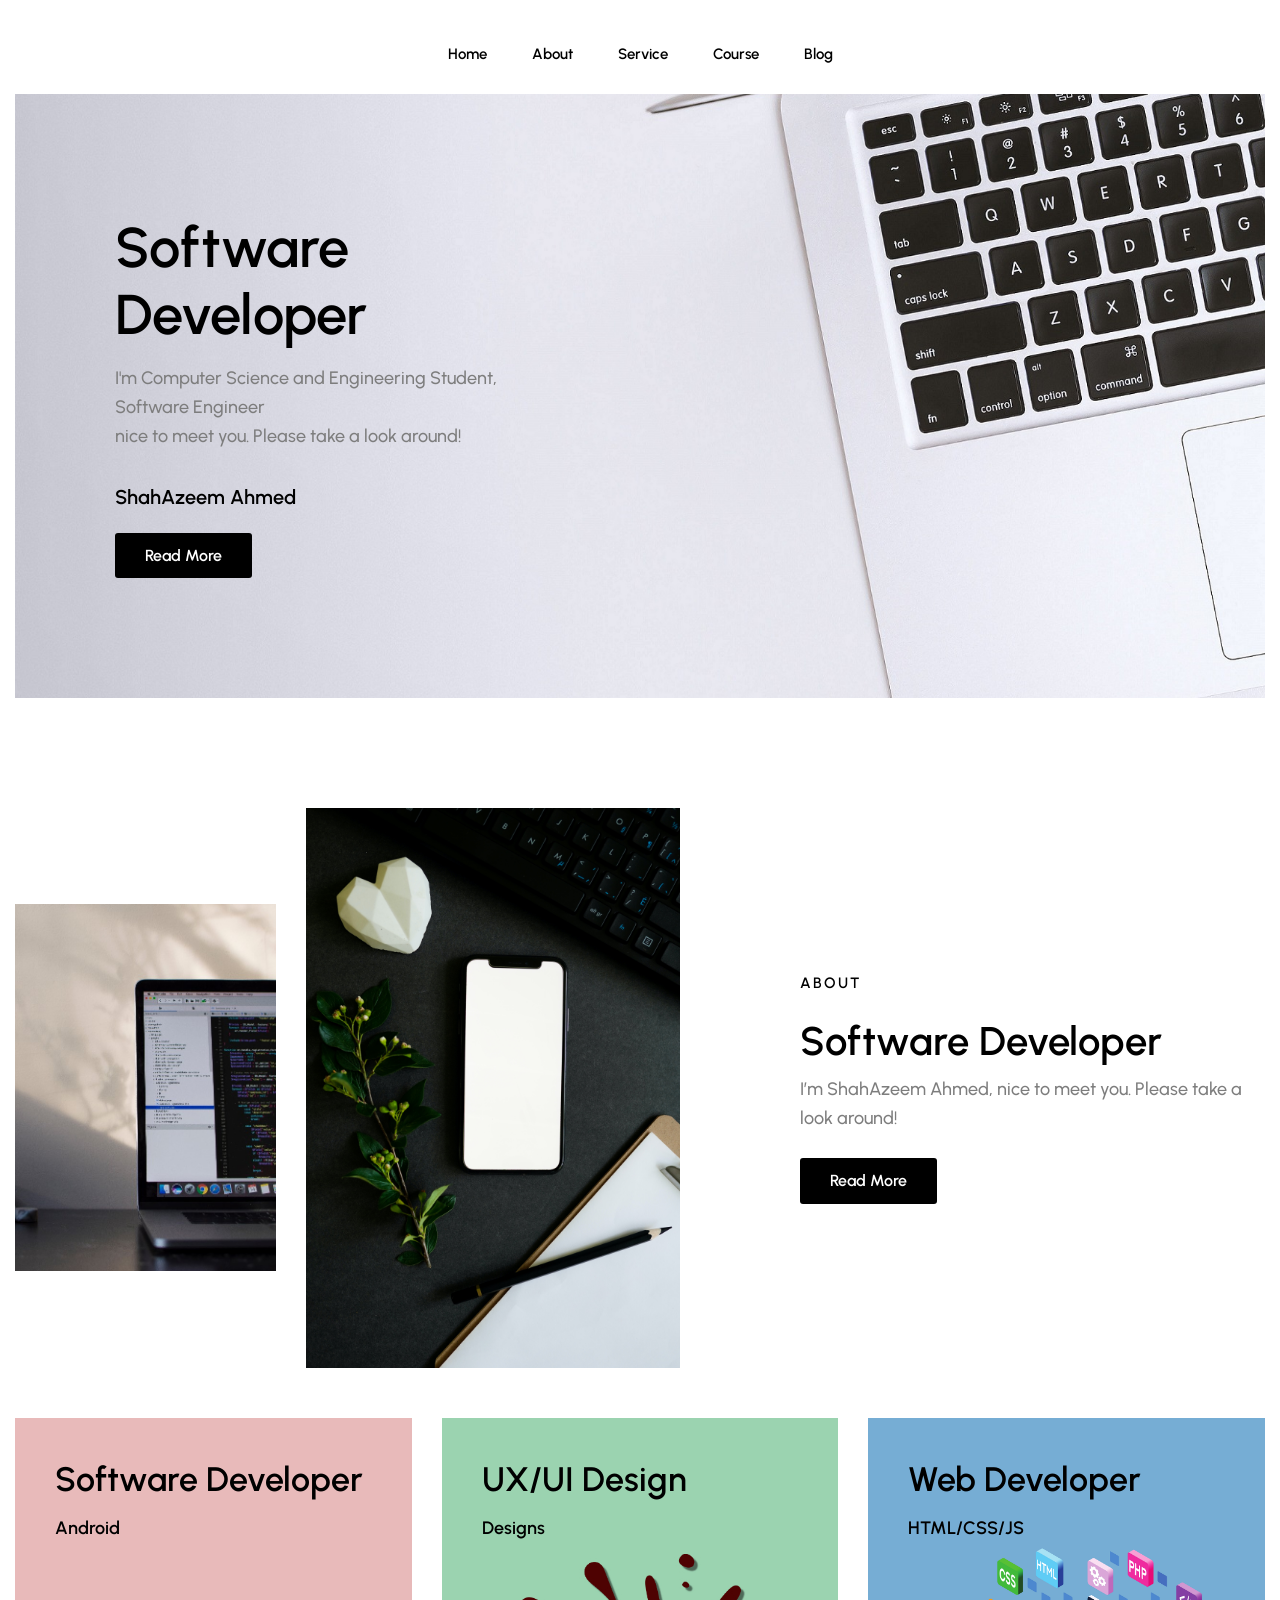
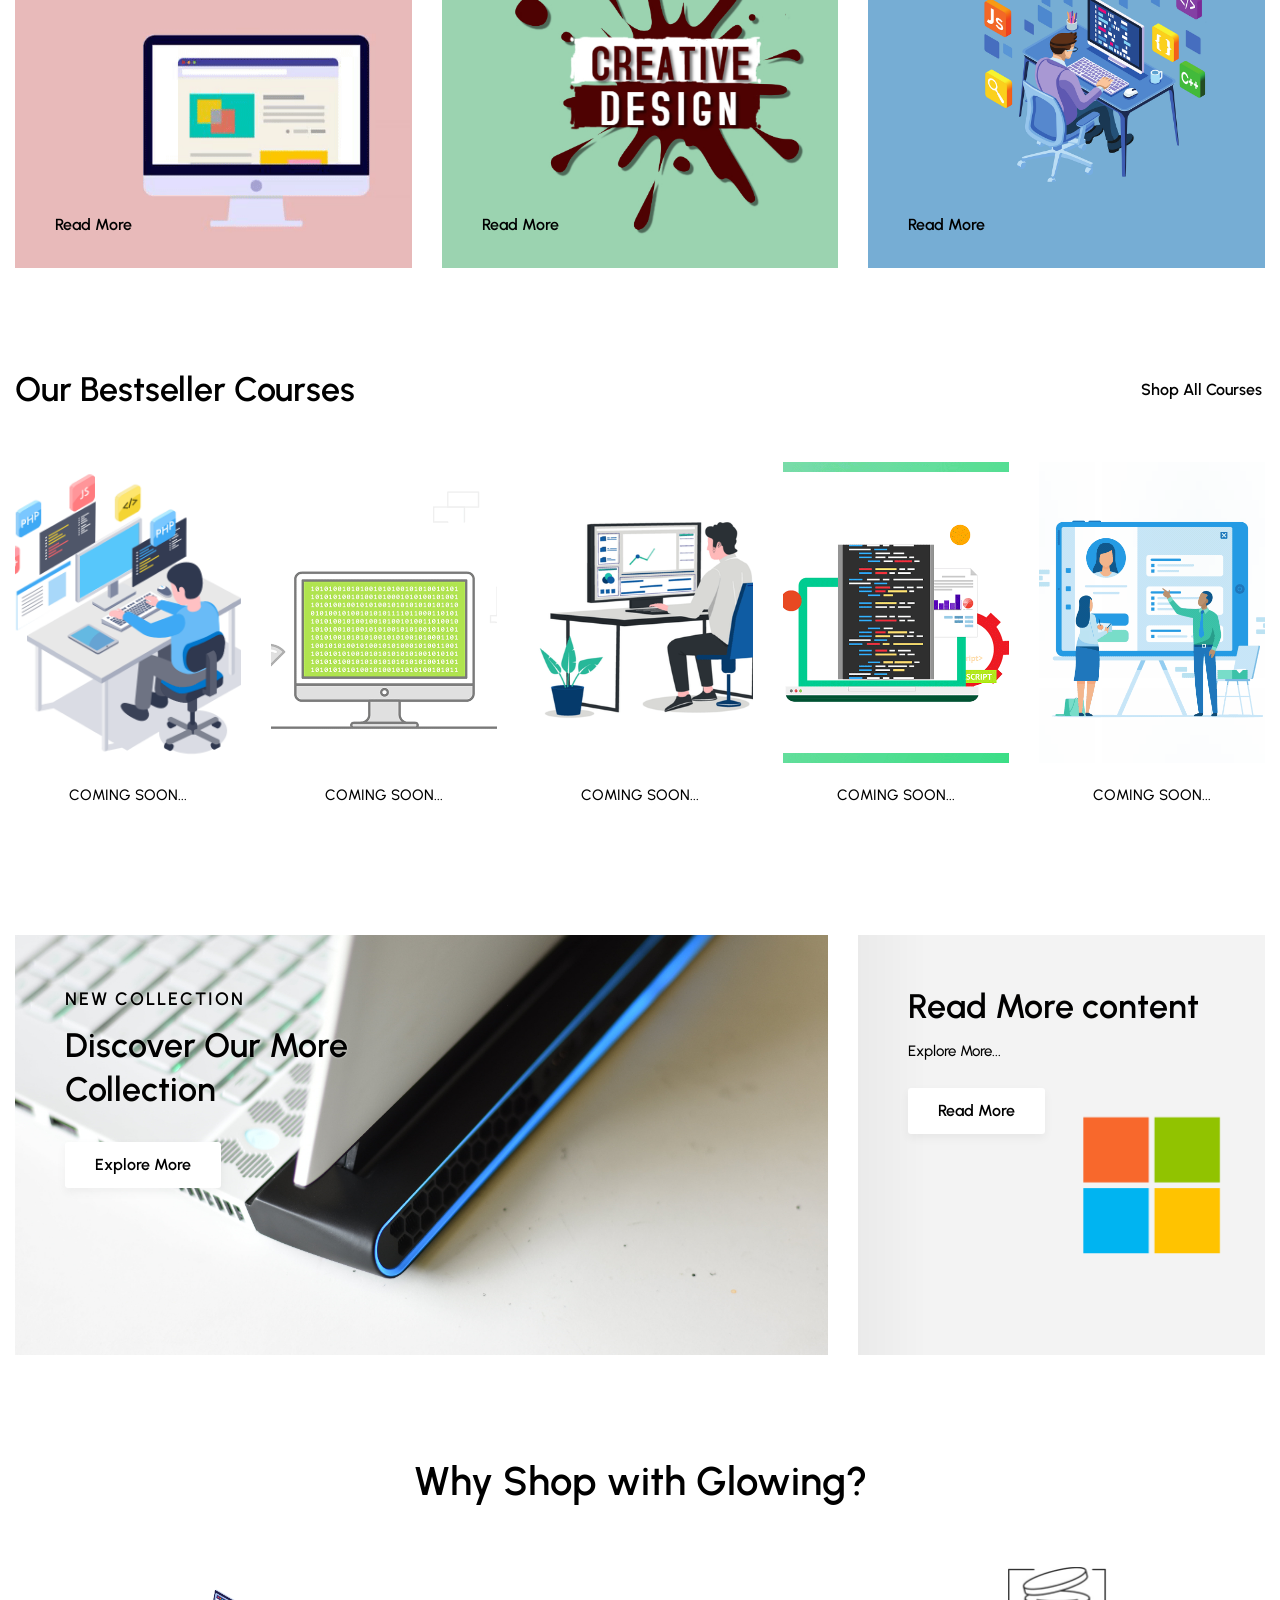
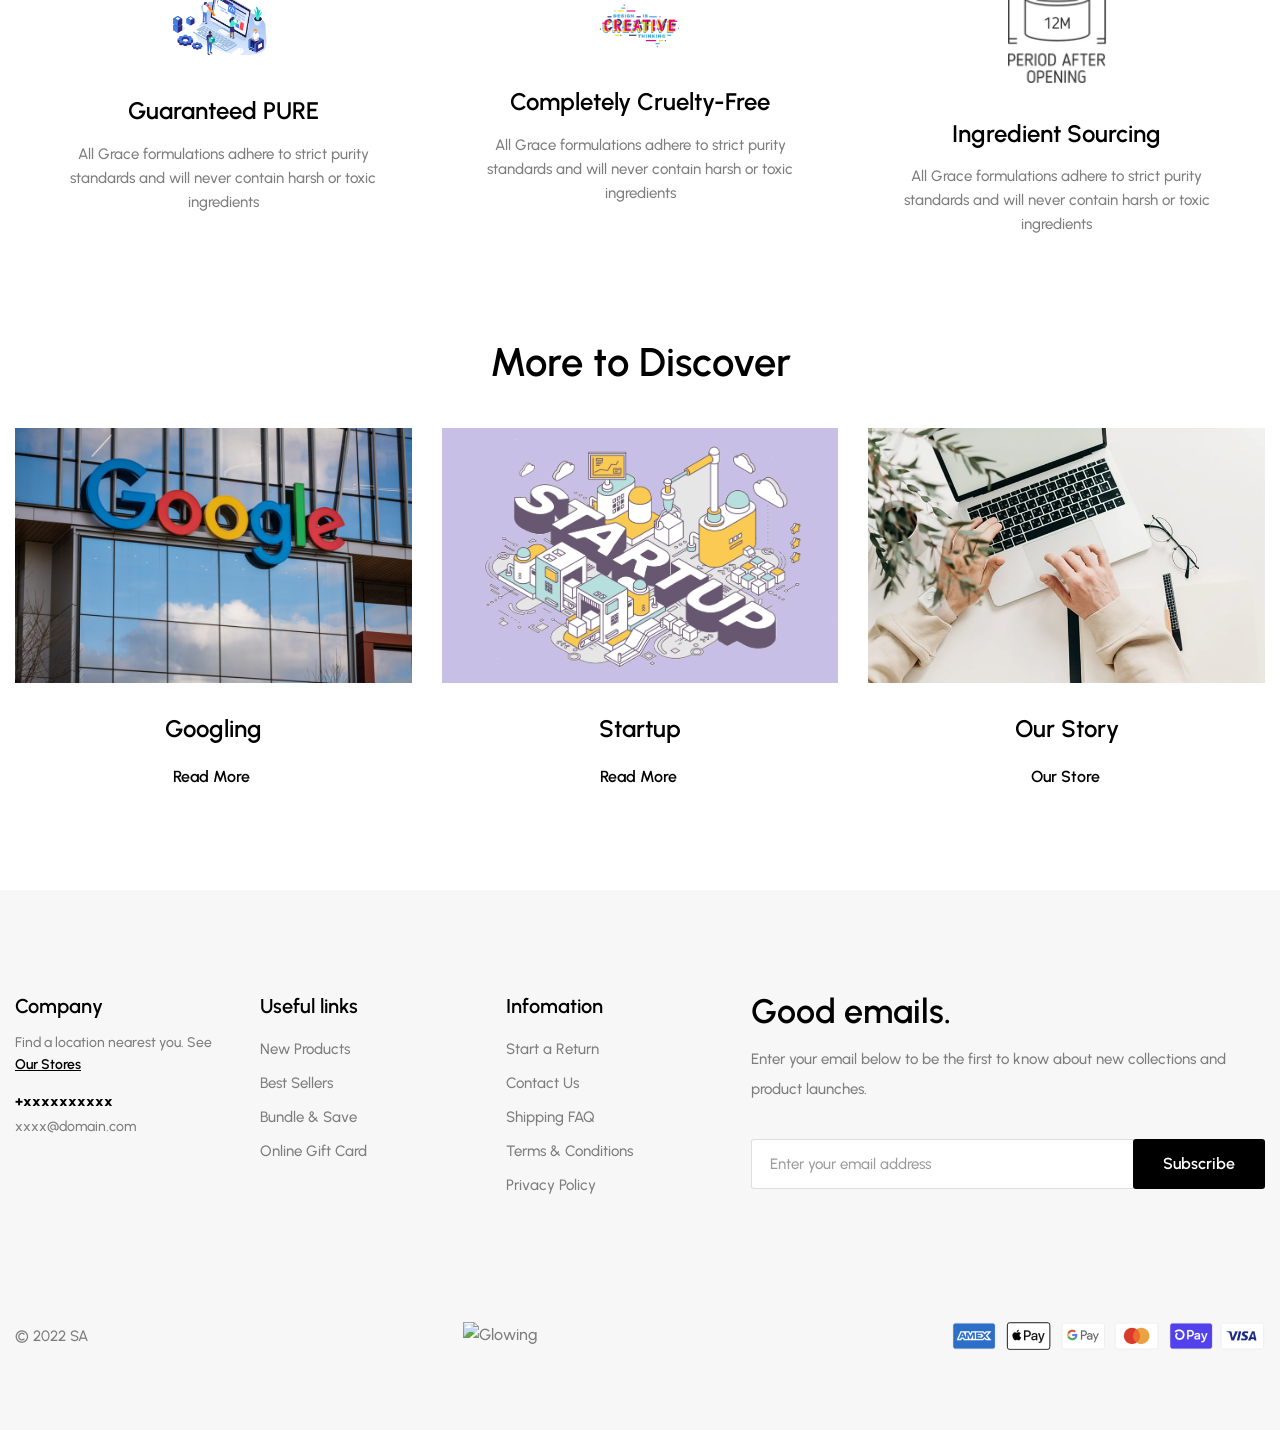
==== commit 2827d810: "a" ====
--- a/index.html
+++ b/index.html
@@ -86,7 +86,7 @@
 
 
                     <li>
-                        <a href="#shop" class="navbar-link has-after">Shop</a>
+                        <a href="#shop" class="navbar-link has-after">Course</a>
                     </li>
 
                     <li>
@@ -177,12 +177,12 @@
                                     </h1>
 
                                     <p class="hero-text">
-                                        I'm Computer Science and Engineering Student, Software Developer, Web Developer, and Android Developer.
+                                        I'm Computer Science and Engineering Student, <br>Software Engineer <br> nice to meet you. Please take a look around!
                                     </p>
 
                                     <p class="price">ShahAzeem Ahmed </p>
 
-                                    <a href="#" class="btn btn-primary">Shop Now</a>
+                                    <a href="#" class="btn btn-primary">Read More</a>
 
                                 </div>
 
@@ -199,12 +199,12 @@
                                     </h1>
 
                                     <p class="hero-text">
-                                        I'm Computer Science and Engineering Student, Software Developer, Android || Web || Developer || UX/UI Designer.
+                                        Hi I'm Web Developer , <br> nice to meet you. Please take a look around!
                                     </p>
 
                                     <p class="price">ShahAzeem Ahmed</p>
 
-                                    <a href="#" class="btn btn-primary">Shop Now</a>
+                                    <a href="#" class="btn btn-primary">Read More</a>
 
                                 </div>
 
@@ -221,12 +221,12 @@
                                     </h1>
                                     <br>
                                     <p class="price">
-                                        I'm Developer, Web Developer || UX/UI Designer. || <br> Some templates design by me, explore...
+                                        I'm UX/UI Designer.<br> Explore my designs, <br> nice to meet you. Please take a look around!
                                     </p>
 
                                     <p class="price">ShahAzeem Ahmed</p>
 
-                                    <a href="#" class="btn btn-primary">Shop Now</a>
+                                    <a href="#" class="btn btn-primary">Read More</a>
 
                                 </div>
 
@@ -365,10 +365,10 @@
                 <div class="container">
 
                     <div class="title-wrapper">
-                        <h2 class="h2 section-title">Our Bestsellers</h2>
+                        <h2 class="h2 section-title">Our Bestseller Courses</h2>
 
                         <a href="#" class="btn-link">
-                            <span class="span">Shop All Products</span>
+                            <span class="span">Shop All Courses</span>
 
                             <ion-icon name="arrow-forward" aria-hidden="true"></ion-icon>
                         </a>
@@ -576,7 +576,8 @@
                                 <div class="card-banner img-holder" style="--width: 540; --height: 720;">
                                     <img src="./assets/images/product5.gif" width="540" height="720" loading="lazy" alt="Coffee Bean Caffeine Eye Cream" class="img-cover">
 
-                                    <span class="badge" aria-label="20% off">-20%</span>
+
+                                    <!--   <span class="badge" aria-label="20% off">-20%</span>-->
 
                                     <div class="card-actions">
 
